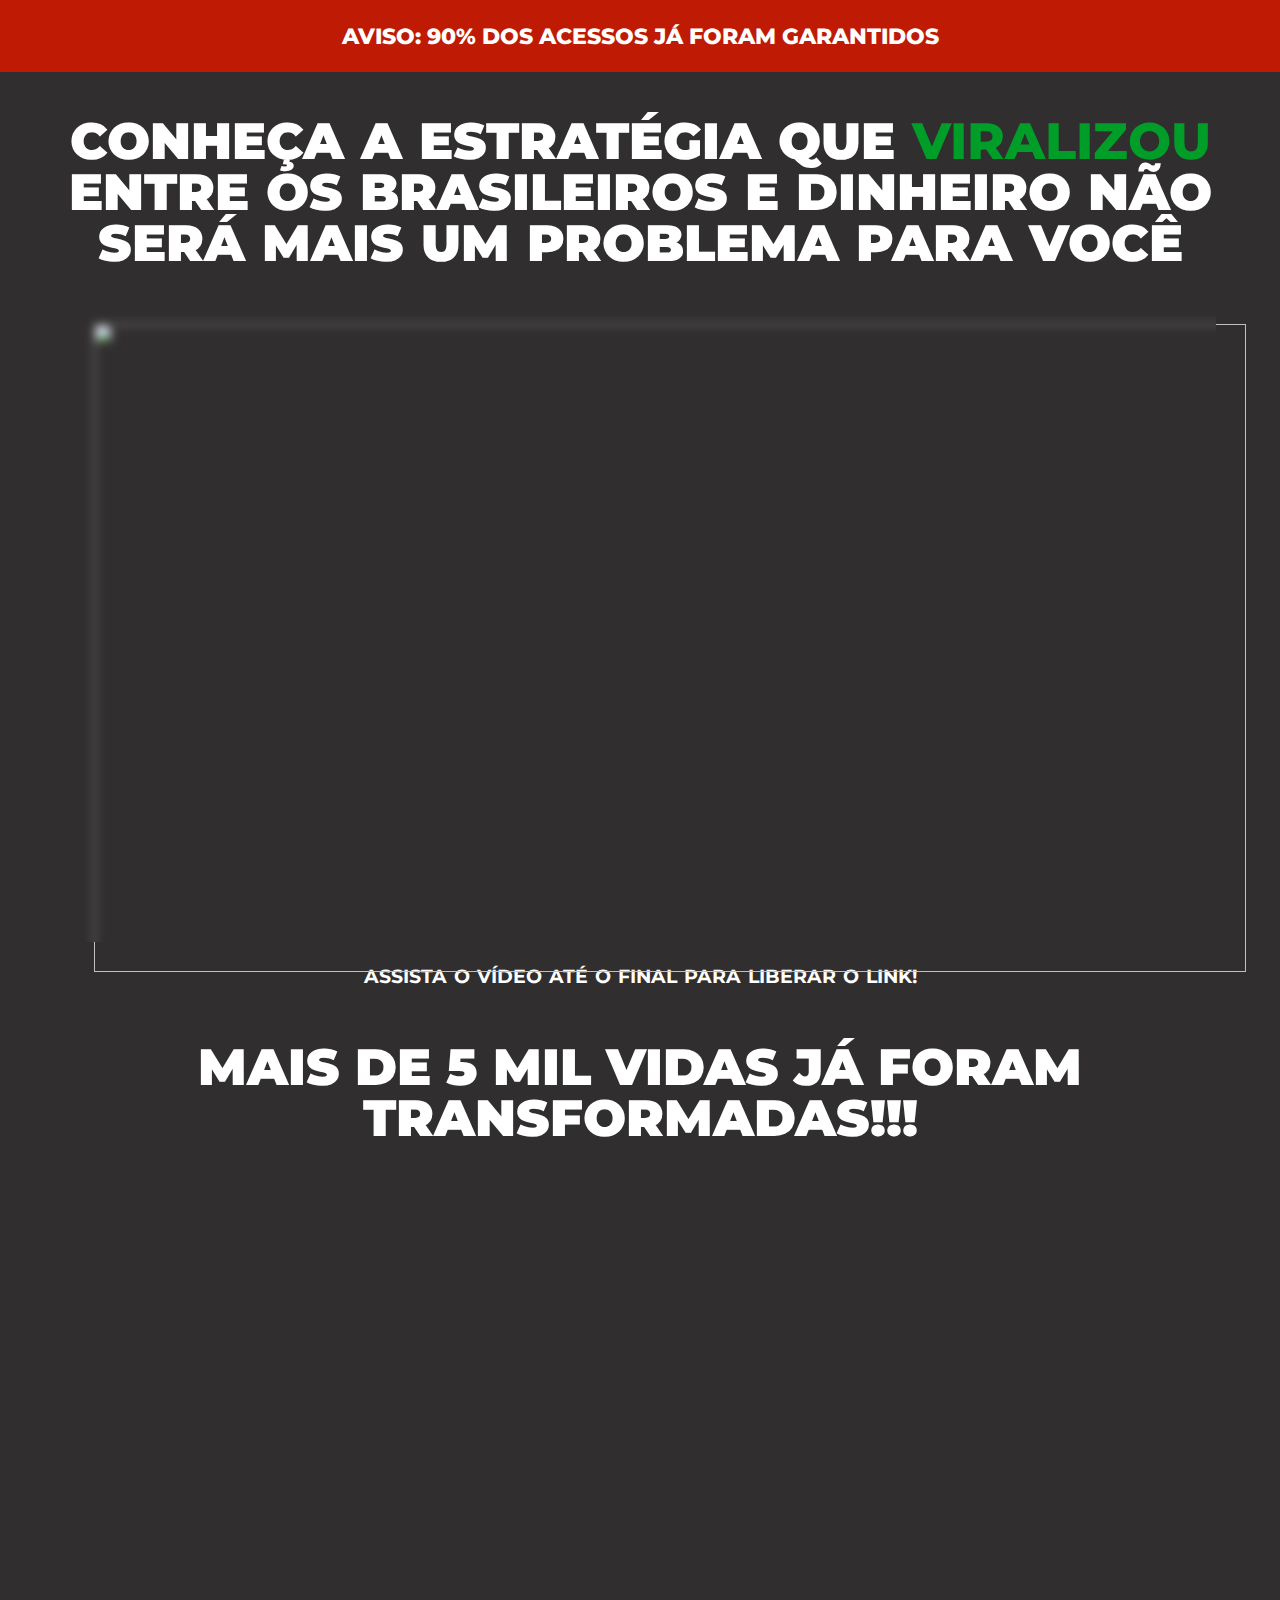
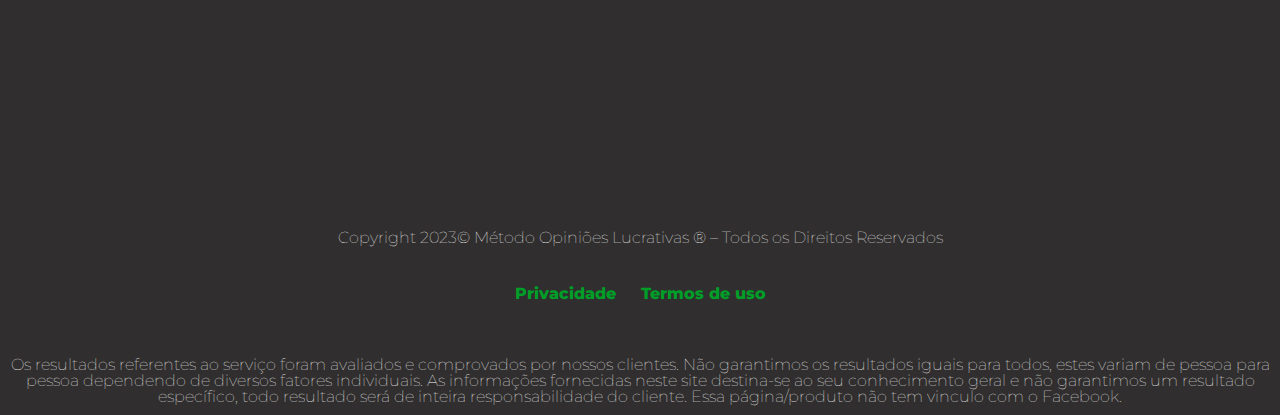
==== index.html @ a8e27392 "first commit" ====
<!DOCTYPE html>
<html lang="en">

<head>
  <link rel="preconnect" href="https://fonts.googleapis.com">
  <link rel="preconnect" href="https://fonts.gstatic.com" crossorigin>
  <link href="https://fonts.googleapis.com/css2?family=Montserrat:wght@100;200;300;400;500;600;700;800&display=swap"
    rel="stylesheet">
  <meta charset="UTF-8">
  <meta http-equiv="X-UA-Compatible" content="IE=edge">
  <meta name="viewport" content="width=device-width, initial-scale=1.0">
  <link rel="stylesheet" href="reset.css" />
  <link rel="stylesheet" href="style.css" />
  <title>Opinião Remunerada</title>
  <link rel="icon" type="image/x-icon" href="./images/favicon.ico">
</head>

<body>
  <section class="header">
    <h1>
      AVISO: 90% DOS ACESSOS JÁ FORAM GARANTIDOS
    </h1>
  </section>

  <div class="body">
    <section class="introduction">
      <h2>
        CONHEÇA A ESTRATÉGIA QUE <span>VIRALIZOU</span> ENTRE OS BRASILEIROS E DINHEIRO NÃO SERÁ MAIS UM PROBLEMA PARA VOCÊ<span></span>
      </h2>
      <div id="vid_63ca762f0fbd55000a23e59f" style="position:relative;width:100%;padding: 56.25% 0 0;"><img
          id="thumb_63ca762f0fbd55000a23e59f"
          src="https://images.converteai.net/1870bacf-099b-4002-b1bf-4ca60419f9b3/players/63ca762f0fbd55000a23e59f/thumbnail.jpg"
          style="position:absolute;top:0;left:0;width:100%;height:100%;object-fit:cover;display:block;">
        <div id="backdrop_63ca762f0fbd55000a23e59f"
          style="position:absolute;top:0;width:100%;height:100%;-webkit-backdrop-filter:blur(5px);backdrop-filter:blur(5px);">
        </div>
      </div>
      <script type="text/javascript"
        id="scr_63ca762f0fbd55000a23e59f">var s = document.createElement("script"); s.src = "https://scripts.converteai.net/1870bacf-099b-4002-b1bf-4ca60419f9b3/players/63ca762f0fbd55000a23e59f/player.js", s.async = !0, document.head.appendChild(s);
      </script>
      <p>ASSISTA O VÍDEO ATÉ O FINAL PARA LIBERAR O LINK!</p>
      <a href="#price" class="hiden" id="botaoInicial">
        <button style="margin-top: 20px;">QUERO GANHAR DINHEIRO AGORA</button>
      </a>
    </section>

    <section class="howItWorks hiden" id="howItWorks">
      <h2>
        <span> COMO FUNCIONA</span>?
      </h2>
      <p>
        O Aplicativo Opinião Remunerada é um aplicativo onde empresas do mundo inteiro se cadastram e pagam pessoas para
        responderem pesquisas sobre seus serviços ou produtos novos a serem lançados, para saber se o publico vai se
        adaptar antes de investir bilhões no desenvolvimento.
      </p>
      <a href="#price">
        <button>QUERO BAIXAR O APP AGORA</button>
      </a>
    </section>

    <section>
      <h2>
        MAIS DE 5 MIL VIDAS JÁ FORAM TRANSFORMADAS!!!
      </h2>
      <div class="testimonialsGrid">
        <div class="opinionVideo">
          <iframe width='500' height='294'
            src="https://www.youtube.com/embed/T30IV5cMRUE?&theme=dark&autohide=2&modestbranding=1&fs=0&showinfo=0&rel=0&iv_load_policy=3"
            frameborder="0"></iframe>
        </div>
        <div class="opinionVideo">
          <iframe width='500' height='294'
            src="https://www.youtube.com/embed/itabEOoppTk?&theme=dark&autohide=2&modestbranding=1&fs=0&showinfo=0&rel=0&iv_load_policy=3"
            frameborder="0"></iframe>
        </div>
        <div class="opinionVideo">
          <iframe width='500' height='294'
            src="https://www.youtube.com/embed/pbPYvkP1t8A?&theme=dark&autohide=0&modestbranding=1&fs=0&showinfo=0&rel=0&iv_load_policy=3"
            frameborder="0"></iframe>
        </div>
        <div class="opinionVideo">
          <iframe width='500' height='294'
            src="https://www.youtube.com/embed/8HDLZWCJWFo?&theme=dark&autohide=0&modestbranding=1&fs=0&showinfo=0&rel=0&iv_load_policy=3"
            frameborder="0"></iframe>
        </div>
      </div>
      <a href="#price" id="testimonialsButton" class="hiden">
        <button>QUERO GANHAR DINHEIRO AGORA </button>
      </a>
    </section>

    <section class="assurance hiden" id="assurance">
      <h2>
        TALVEZ VOCÊ AINDA ESTEJA INSEGURO!
      </h2>
      <img loading="lazy" src="images/garantia.png" alt="" />
      <span>VOCÊ TEM <strong>TRANQUILIDADE</strong> E <strong>SEGURANÇA</strong> PARA TESTAR</span>
      <p>
        Por isso iremos te ferecer 7 DIAS DE GARANTIA.
        Se por qualquer motivo o produto não te agradar, devolveremos O SEU INVESTIMENTO.
        Ficou mais fácil tomar uma decisão agora não é mesmo
      </p>
    </section>

    <section class="price hiden" id="price" id="price">
      <h2>
        ESSA É A CHANCE DE <span>MUDAR A SUA VIDA</span>
      </h2>
      <img src="images/FILE-20221214-16399d560407c2-296x300.png" alt="">
      <h2>
        PROMOÇÃO POR TEMPO LIMITADO DE <span id="value">$147,90</span> POR <span id="sale">$39,90</span>
      </h2>
      <a href="https://pepper.com.br/checkout/index.html?p=14431&o=6465">
        <button>ACESSE O APP AGORA</button>
      </a>
      <p>
        Após a confirmação do pagamento você receberá um e-mal com o link de acesso ao conteúdo
      </p>
    </section>
  </div>

  <section class="footer">
    <p>
      Copyright 2023© Método Opiniões Lucrativas ® – Todos os Direitos Reservados
    </p>
    <div>
      <span>Privacidade</span>
      <span>Termos de uso</span>
    </div>

    <p>
      Os resultados referentes ao serviço foram avaliados e comprovados por nossos clientes. Não garantimos os
      resultados iguais para todos, estes variam de pessoa para pessoa dependendo de diversos fatores individuais. As
      informações fornecidas neste site destina-se ao seu conhecimento geral e não garantimos um resultado específico,
      todo resultado será de inteira responsabilidade do cliente. Essa página/produto não tem vinculo com o Facebook.
    </p>
  </section>

  <script src="./scripts.js"></script>
</body>

</html>
---- style.css ----
html {
  scroll-behavior: smooth;
}

body {
  background-color: #302e2e;
  font-family: Montserrat;
  display: flex;
  flex-direction: column;
  align-items: center;
  color: white;
  text-align: center;
}

.body {
  margin-top: 80px;
  width: 90%;
  max-width: 1200px;
  display: flex;
  flex-direction: column;
  align-items: center;
}

.hiden {
  display: none;
}

h1 {
  font-size: 1.4rem;
  font-weight: 800;
  text-align: center;
}

h2 {
  font-size: 3.2rem;
  font-weight: 900;
  text-align: center;
}

.introduction h2 {
  margin-bottom: 25px;
}

p {
  font-size: 1.2rem;
  font-weight: 700;
  margin-top: 25px;
  margin-bottom: 20px;
}

span {
  color: #009e28;
  font-weight: 800;
}

button {
  padding: 20px 36px;
  background-color: #14D63E;
  border-radius: 8px;
  color: white;
  font-size: 2rem;
  font-weight: 800;
  box-shadow: 0 0 0 0 rgba(#5a99d4, .5);
  -webkit-animation: pulse 1.5s infinite;
}

button:hover {
  background-color: #00a724;
  cursor: pointer;
  -webkit-animation: none;
  animation: none;
}

@-webkit-keyframes pulse {
  0% {
    transform: scale(.9);
  }
  70% {
    transform: scale(1);
    box-shadow: 0 0 0 50px rgba(#5a99d4, 0);
  }
    100% {
    transform: scale(.9);
    box-shadow: 0 0 0 0 rgba(#5a99d4, 0);
  }
}

img {
  padding: 30px;
}

.introductionVideo {
  margin-top: 40px;
  position: relative;
  width: 100%;
  padding-bottom: 56.25%;
  height: 0;
}

.opinionVideo {
  margin-top: 15px;
  position: relative;
  width: 100%;
  padding-bottom: 56.25%;
  height: 0;
}

iframe {
  position: absolute;
  top: 0;
  left: 0;
  width: 100%;
  height: 100%;
}

video {
  width: 95%;
  max-width: 807px;
}

video.introduction {
  margin-top: 40px;
}

section {
  width: 100%;
  display: flex;
  flex-direction: column;
  align-items: center;
  margin-top: 35px;
}

section.header {
  margin-top: 0;
  background-color: #bf1a04;
  padding: 25px 0;
  position: fixed;
  z-index: 999;
}

section.introduction {
  margin-top: 35px;
  display: flex;
  flex-direction: column;
  word-spacing: 2px;
}

section.howItWorks p {
  font-size: 1.8rem;
  margin-bottom: 50px;
  font-weight: 500;
}

section.price button {
  margin-top: 35px;
}

section.price #value{
  color: #BF0404;
  font-size: 4.0rem;
  font-weight: 900;
  text-decoration: line-through;
}

.testimonialsGrid {
  width: 80%;
  display: grid;
  grid-template-columns: 1fr 1fr;
  grid-gap: 30px;
  margin-bottom: 30px;
  margin-top: 35px;
}

section.price #sale {
  color: #00a724;
  font-size: 4.0rem;
}

section.assurance span {
  background-color: #565151;
  padding: 8px 14px;
  color: white;
  border-radius: 4px;
}

section.assurance strong {
  color: #00D1FF;
}

section.assurance img {
  width: 30%;
}

section.query span {
  color: white;
  font-size: 1.6rem;
  text-align: left;
}

section.footer {
  display: flex;
  flex-direction: column;
  text-align: center;
  gap: 30px;
}

section.footer div {
  display: flex;
  gap: 25px;
}

section.footer p {
    font-size: 1rem;
    font-weight: 100;
    margin-bottom: 10px;
}

@media (max-width: 768px) {
  .body {
    display: flex;
    flex-direction: column;
    gap: 30px;
  }
  h2 {
    font-size: 1.6rem;
  }

  h1 {
    font-size: 1rem;
  }

  button {
    font-size: 1.4rem;
    padding: 15px 20px;
  }

  img {
    width: 70%;
  }

  .testimonialsGrid {
    width: 90%;
    display: flex;
    flex-direction: column;
    align-items: center;
  }

  video.introduction {
    margin-top: 20px;
  }

  section.howItWorks p {
    font-size: 1.6rem;
  }

  section.assurance img {
    width: 80%;
  }
}
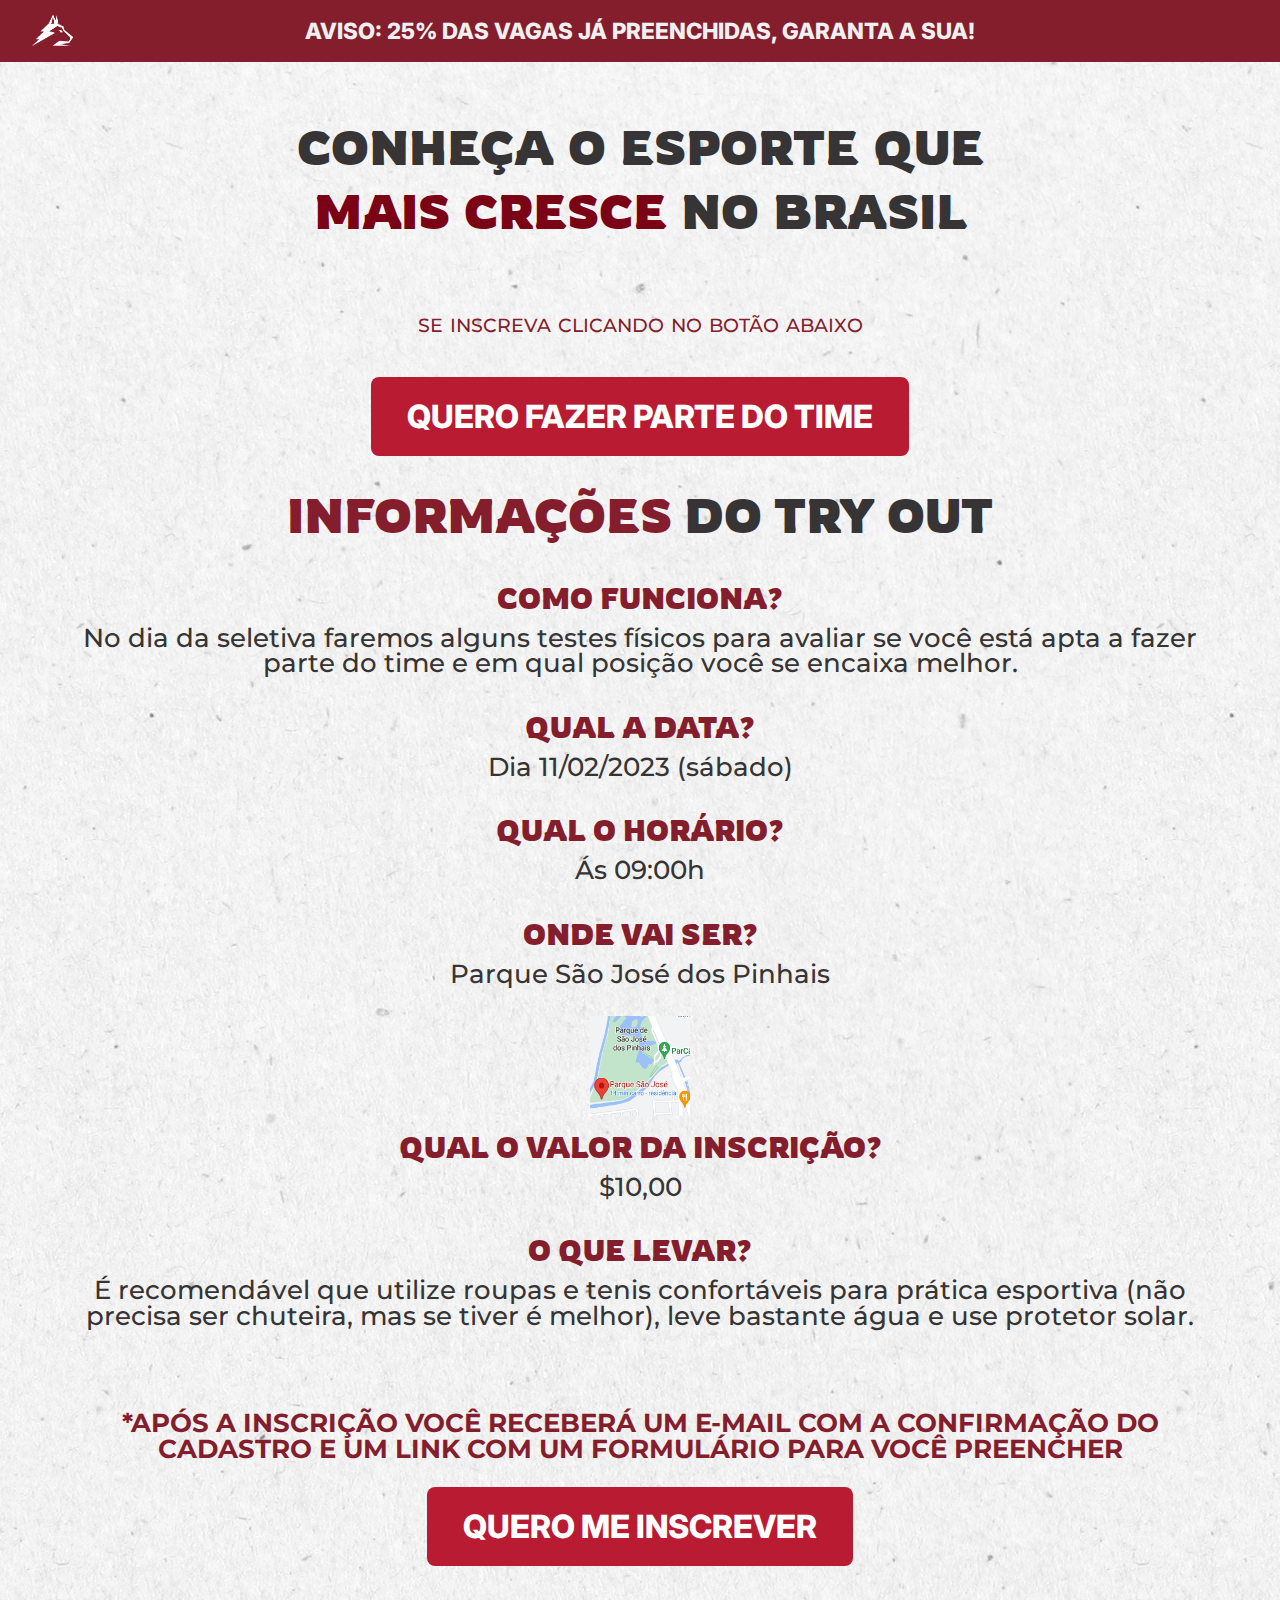
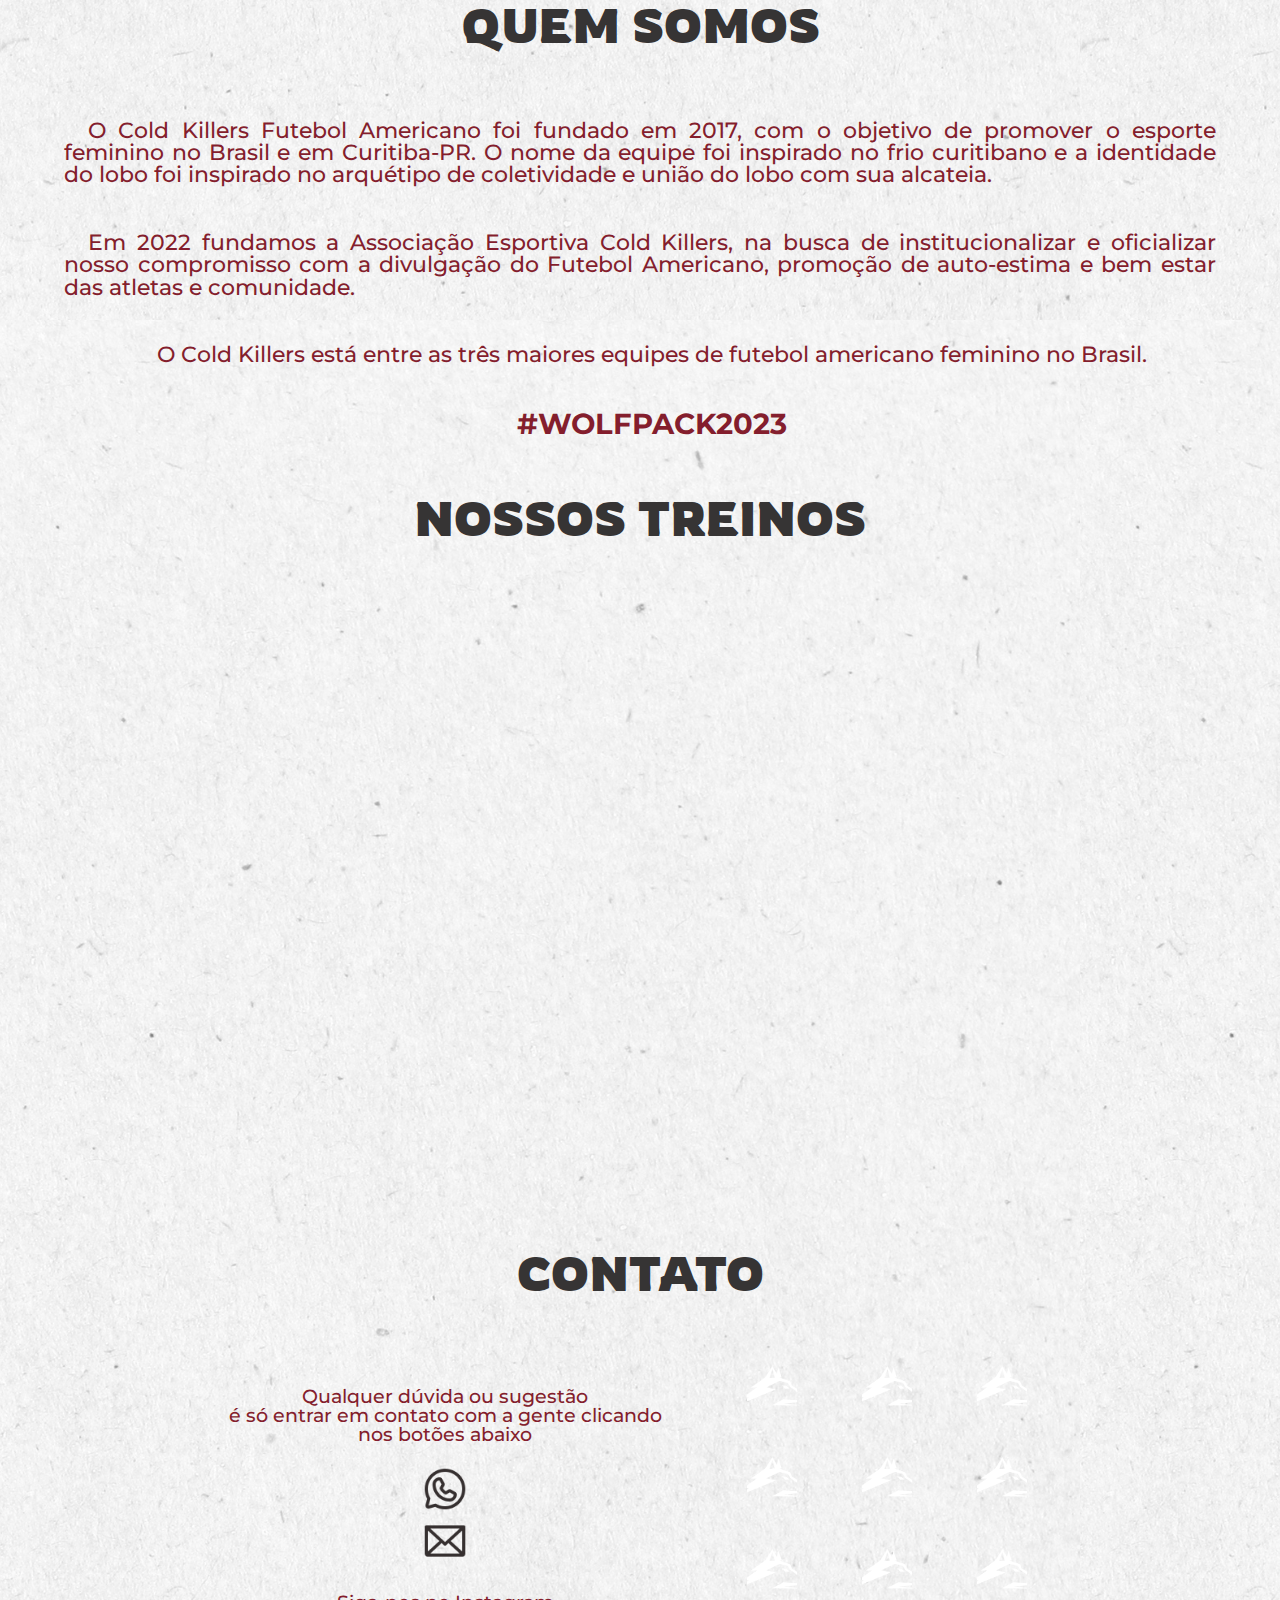
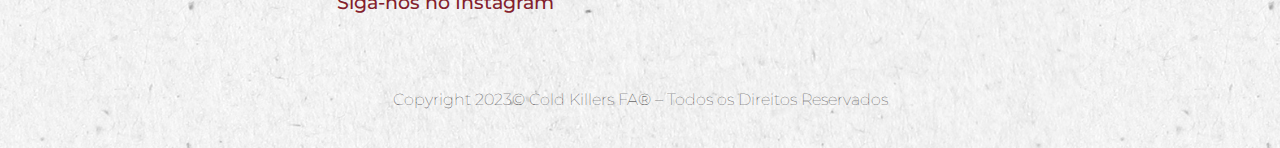
==== commit 39ba9bf7: "feat: created LP CK" ====
--- a/index.html
+++ b/index.html
@@ -4,63 +4,87 @@
 <head>
   <link rel="preconnect" href="https://fonts.googleapis.com">
   <link rel="preconnect" href="https://fonts.gstatic.com" crossorigin>
-  <link href="https://fonts.googleapis.com/css2?family=Montserrat:wght@100;200;300;400;500;600;700;800&display=swap"
-    rel="stylesheet">
+  <link href="https://fonts.googleapis.com/css2?family=Alumni+Sans+Inline+One&family=Dela+Gothic+One&family=Germania+One&family=Inter:wght@400;600;700&family=Monoton&family=Montserrat:wght@400;700&family=Rowdies:wght@400;700&display=swap" rel="stylesheet">
+
   <meta charset="UTF-8">
   <meta http-equiv="X-UA-Compatible" content="IE=edge">
   <meta name="viewport" content="width=device-width, initial-scale=1.0">
   <link rel="stylesheet" href="reset.css" />
   <link rel="stylesheet" href="style.css" />
-  <title>Opinião Remunerada</title>
-  <link rel="icon" type="image/x-icon" href="./images/favicon.ico">
+  <title>Cold Killers</title>
+  <link rel="icon" type="image/x-icon" href="/images/CK_Identidade.png">
 </head>
 
 <body>
   <section class="header">
+    <img src="/images/CK_Identidade.png" alt="">
     <h1>
-      AVISO: 90% DOS ACESSOS JÁ FORAM GARANTIDOS
+      AVISO: 25% DAS VAGAS JÁ PREENCHIDAS, GARANTA A SUA!
     </h1>
   </section>
 
   <div class="body">
     <section class="introduction">
+      <img src="/images/logoCOLDKILLERS.png" alt class="logoMobile">
       <h2>
-        CONHEÇA A ESTRATÉGIA QUE <span>VIRALIZOU</span> ENTRE OS BRASILEIROS E DINHEIRO NÃO SERÁ MAIS UM PROBLEMA PARA VOCÊ<span></span>
+       CONHEÇA O ESPORTE QUE <br class="mobileHiden"/> 
+       <span class="maisCresce">MAIS CRESCE</span>  NO BRASIL
       </h2>
-      <div id="vid_63ca762f0fbd55000a23e59f" style="position:relative;width:100%;padding: 56.25% 0 0;"><img
-          id="thumb_63ca762f0fbd55000a23e59f"
-          src="https://images.converteai.net/1870bacf-099b-4002-b1bf-4ca60419f9b3/players/63ca762f0fbd55000a23e59f/thumbnail.jpg"
-          style="position:absolute;top:0;left:0;width:100%;height:100%;object-fit:cover;display:block;">
-        <div id="backdrop_63ca762f0fbd55000a23e59f"
-          style="position:absolute;top:0;width:100%;height:100%;-webkit-backdrop-filter:blur(5px);backdrop-filter:blur(5px);">
-        </div>
-      </div>
-      <script type="text/javascript"
-        id="scr_63ca762f0fbd55000a23e59f">var s = document.createElement("script"); s.src = "https://scripts.converteai.net/1870bacf-099b-4002-b1bf-4ca60419f9b3/players/63ca762f0fbd55000a23e59f/player.js", s.async = !0, document.head.appendChild(s);
-      </script>
-      <p>ASSISTA O VÍDEO ATÉ O FINAL PARA LIBERAR O LINK!</p>
-      <a href="#price" class="hiden" id="botaoInicial">
-        <button style="margin-top: 20px;">QUERO GANHAR DINHEIRO AGORA</button>
+      <p>SE INSCREVA CLICANDO NO BOTÃO ABAIXO</p>
+      <a href="#price" id="botaoInicial">
+        <button>QUERO FAZER PARTE DO TIME</button>
       </a>
     </section>
 
-    <section class="howItWorks hiden" id="howItWorks">
+    <section class="howItWorks" id="howItWorks">
       <h2>
-        <span> COMO FUNCIONA</span>?
+        <span>INFORMAÇÕES</span> DO TRY OUT
       </h2>
-      <p>
-        O Aplicativo Opinião Remunerada é um aplicativo onde empresas do mundo inteiro se cadastram e pagam pessoas para
-        responderem pesquisas sobre seus serviços ou produtos novos a serem lançados, para saber se o publico vai se
-        adaptar antes de investir bilhões no desenvolvimento.
+      <ul>
+        <li><span>COMO FUNCIONA?</span> <p>No dia da seletiva faremos alguns testes físicos para avaliar se você está apta a fazer parte do time e em qual posição você se encaixa melhor.</p></li>
+        <li><span>QUAL A DATA?</span> <p>Dia 11/02/2023 (sábado)</p></li>
+        <li><span>QUAL O HORÁRIO?</span> <p>Ás 09:00h</p></li>
+        <li><span>ONDE VAI SER?</span> <p>Parque São José dos Pinhais</p> 
+        <a href="https://www.google.com/maps/place/Parque+S%C3%A3o+Jos%C3%A9/@-25.5117113,-49.2114316,15z/data=!4m13!1m7!3m6!1s0x0:0x3c54ba2b46ec1569!2sParque+de+S%C3%A3o+Jos%C3%A9+dos+Pinhais+-+Av.+Com.+Franco+-+Cidade+Jardim,+S%C3%A3o+Jos%C3%A9+dos+Pinhais+-+PR,+80050-540!3b1!8m2!3d-25.5117888!4d-49.2049836!3m4!1s0x94dcfb31c7762299:0xa23dd2b07de86fda!8m2!3d-25.5157806!4d-49.2073506">
+          <img src="/images/parque.png" alt="" class="local">
+        </a>
+        </li>
+        <li><span>QUAL O VALOR DA INSCRIÇÃO?</span><p>$10,00</p></li>
+        <li><span>O QUE LEVAR?</span><p>É recomendável que utilize roupas e tenis confortáveis para prática esportiva (não precisa ser chuteira, mas se tiver é melhor), leve bastante água e use protetor solar.</p></li>
+      </ul>
+      <p id="obs">
+        *Após a inscrição você receberá um e-mail com a confirmação do cadastro e um link com um formulário para você preencher
       </p>
-      <a href="#price">
-        <button>QUERO BAIXAR O APP AGORA</button>
+      <a href="#price">  
+        <button>QUERO ME INSCREVER</button>
       </a>
+      
+    </section>
+
+    <section class="quemSomos"> 
+      <h2>QUEM SOMOS</h2>
+      <p> 
+        O Cold Killers Futebol Americano foi fundado em 2017, com o objetivo
+        de promover o esporte feminino no Brasil e em Curitiba-PR. O nome da equipe foi inspirado
+        no frio curitibano e a identidade do lobo foi inspirado no arquétipo de coletividade
+        e união do lobo com sua alcateia.
+      </p>
+        
+       <p>
+          Em 2022 fundamos a Associação Esportiva Cold Killers, na busca de institucionalizar e oficializar nosso
+          compromisso com a divulgação do Futebol Americano, promoção de auto-estima e bem estar das atletas e comunidade.
+      </p>
+        
+        <p>
+          O Cold Killers está entre as três maiores equipes de futebol americano feminino no Brasil.
+        </p>
+        
+        <p id="hashtag">#WOLFPACK2023</p>
     </section>
 
     <section>
       <h2>
-        MAIS DE 5 MIL VIDAS JÁ FORAM TRANSFORMADAS!!!
+        NOSSOS TREINOS
       </h2>
       <div class="testimonialsGrid">
         <div class="opinionVideo">
@@ -84,59 +108,65 @@
             frameborder="0"></iframe>
         </div>
       </div>
-      <a href="#price" id="testimonialsButton" class="hiden">
-        <button>QUERO GANHAR DINHEIRO AGORA </button>
-      </a>
     </section>
 
-    <section class="assurance hiden" id="assurance">
+
+    <section class="contact" id="contact">
       <h2>
-        TALVEZ VOCÊ AINDA ESTEJA INSEGURO!
+        CONTATO
       </h2>
-      <img loading="lazy" src="images/garantia.png" alt="" />
-      <span>VOCÊ TEM <strong>TRANQUILIDADE</strong> E <strong>SEGURANÇA</strong> PARA TESTAR</span>
-      <p>
-        Por isso iremos te ferecer 7 DIAS DE GARANTIA.
-        Se por qualquer motivo o produto não te agradar, devolveremos O SEU INVESTIMENTO.
-        Ficou mais fácil tomar uma decisão agora não é mesmo
-      </p>
-    </section>
-
-    <section class="price hiden" id="price" id="price">
-      <h2>
-        ESSA É A CHANCE DE <span>MUDAR A SUA VIDA</span>
-      </h2>
-      <img src="images/FILE-20221214-16399d560407c2-296x300.png" alt="">
-      <h2>
-        PROMOÇÃO POR TEMPO LIMITADO DE <span id="value">$147,90</span> POR <span id="sale">$39,90</span>
-      </h2>
-      <a href="https://pepper.com.br/checkout/index.html?p=14431&o=6465">
-        <button>ACESSE O APP AGORA</button>
-      </a>
-      <p>
-        Após a confirmação do pagamento você receberá um e-mal com o link de acesso ao conteúdo
-      </p>
+      <div class="contactContainer">
+        <div class="whatsapp">
+          <p>Qualquer dúvida ou sugestão <br/>
+            é só entrar em contato com a gente clicando <br/>nos botões abaixo</p>
+          <a href=""><img src="/images/whatsapp.png" alt=""></a>
+          <a href=""><img src="/images/envelope.png" alt=""></a>
+          <p>Siga-nos no Instagram</p>
+        </div>
+        <div class="gallery">
+          <figure class="galleryitem galleryItem1">
+            <img src="/images/CK_Identidade.png" class="gallery__img" alt="Image 1">
+          </figure>
+          <figure class="galleryitem galleryItem2">
+            <img src="/images/CK_Identidade.png" class="gallery__img" alt="Image 1">
+          </figure>
+          <figure class="galleryitem galleryItem1">
+            <img src="/images/CK_Identidade.png" class="gallery__img" alt="Image 1">
+          </figure>
+          <figure class="galleryitem galleryItem1">
+            <img src="/images/CK_Identidade.png" class="gallery__img" alt="Image 1">
+          </figure>
+          <figure class="galleryitem galleryItem1">
+            <img src="/images/CK_Identidade.png" class="gallery__img" alt="Image 1">
+          </figure>
+          <figure class="galleryitem galleryItem1">
+            <img src="/images/CK_Identidade.png" class="gallery__img" alt="Image 1">
+          </figure>
+          <figure class="galleryitem galleryItem1">
+            <img src="/images/CK_Identidade.png" class="gallery__img" alt="Image 1">
+          </figure>
+          <figure class="galleryitem galleryItem1">
+            <img src="/images/CK_Identidade.png" class="gallery__img" alt="Image 1">
+          </figure>
+          <figure class="galleryitem galleryItem1">
+            <img src="/images/CK_Identidade.png" class="gallery__img" alt="Image 1">
+          </figure> 
+          
+        </div>
+      </div>
+      
     </section>
   </div>
 
   <section class="footer">
     <p>
-      Copyright 2023© Método Opiniões Lucrativas ® – Todos os Direitos Reservados
+      Copyright 2023© Cold Killers FA® – Todos os Direitos Reservados
     </p>
     <div>
-      <span>Privacidade</span>
-      <span>Termos de uso</span>
     </div>
-
-    <p>
-      Os resultados referentes ao serviço foram avaliados e comprovados por nossos clientes. Não garantimos os
-      resultados iguais para todos, estes variam de pessoa para pessoa dependendo de diversos fatores individuais. As
-      informações fornecidas neste site destina-se ao seu conhecimento geral e não garantimos um resultado específico,
-      todo resultado será de inteira responsabilidade do cliente. Essa página/produto não tem vinculo com o Facebook.
-    </p>
   </section>
 
-  <script src="./scripts.js"></script>
+  
 </body>
 
 </html>--- a/style.css
+++ b/style.css
@@ -3,13 +3,19 @@
 }
 
 body {
-  background-color: #302e2e;
-  font-family: Montserrat;
-  display: flex;
-  flex-direction: column;
-  align-items: center;
-  color: white;
+  background-image: url(/images/background.png);
+  font-family: inter;
+  display: flex;
+  flex-direction: column;
+  align-items: center;
+  color: #841e2d;
   text-align: center;
+  width: 100%;
+}
+
+@font-face {
+  font-family: IFC Hardball;
+  src: url(/fonte/i_f_c_hardball/I.F.C.\ HARDBALL.ttf);
 }
 
 .body {
@@ -26,15 +32,20 @@
 }
 
 h1 {
+  color: #f0f0f0;
   font-size: 1.4rem;
   font-weight: 800;
   text-align: center;
+  align-items: center;
 }
 
 h2 {
-  font-size: 3.2rem;
-  font-weight: 900;
+  font-size: 3rem;
+  font-weight: 800;
   text-align: center;
+  color: #363434;
+  font-family: 'Rowdies';
+  margin-bottom: 45px;
 }
 
 .introduction h2 {
@@ -42,30 +53,38 @@
 }
 
 p {
+  font-family: Montserrat;
   font-size: 1.2rem;
-  font-weight: 700;
+  font-weight: 500;
   margin-top: 25px;
   margin-bottom: 20px;
 }
 
 span {
-  color: #009e28;
+  font-family: 'Rowdies';
+  color: #841e2d;
   font-weight: 800;
+}
+
+.maisCresce {
+  color: #7a0315;
 }
 
 button {
   padding: 20px 36px;
-  background-color: #14D63E;
+  background-color: #b91b33;
   border-radius: 8px;
   color: white;
   font-size: 2rem;
+  font-family: 'Inter';
   font-weight: 800;
-  box-shadow: 0 0 0 0 rgba(#5a99d4, .5);
+  border: none;
+  box-shadow: 0 0 0 0 rgba(#d45a5a, .5);
   -webkit-animation: pulse 1.5s infinite;
 }
 
 button:hover {
-  background-color: #00a724;
+  background-color: #8a1728;
   cursor: pointer;
   -webkit-animation: none;
   animation: none;
@@ -86,7 +105,7 @@
 }
 
 img {
-  padding: 30px;
+  padding: 0px;
 }
 
 .introductionVideo {
@@ -131,35 +150,122 @@
 }
 
 section.header {
+  display: flex;
+  justify-content: center;
+  flex-direction: row;
   margin-top: 0;
-  background-color: #bf1a04;
-  padding: 25px 0;
+  background-color: #841e2d;
+  padding: 20px 0;
   position: fixed;
   z-index: 999;
 }
 
+section.header img{
+  position: absolute;
+  left: 30px;
+  height: 40px;
+  width: 45px;
+  color: #f0f0f0;
+}
+
+img.logoMobile {
+ display: none;
+} 
+
 section.introduction {
   margin-top: 35px;
   display: flex;
   flex-direction: column;
   word-spacing: 2px;
-}
-
-section.howItWorks p {
+  line-height: 4rem;
+}
+
+section.howItWorks ul {
+  display: flex;
+  flex-direction: column;
+  align-items: center;
+  gap: 12px;
   font-size: 1.8rem;
   margin-bottom: 50px;
   font-weight: 500;
 }
 
-section.price button {
+section.howItWorks li {
+  display: flex;
+  flex-direction: column;
+  gap: 5px;
+}
+
+img.local {
+  width: 100px;
+  height: 100px;
+}
+
+section.howItWorks span {
+  font-weight: 700;
+}
+
+section.howItWorks p {
+  display: flex;
+  flex-direction: column;
+  font-size: 1.6rem;
+  margin-top: 7px;
+  margin-bottom: 25px;
+  color: #363434;
+}
+
+#obs {
+  font-weight: 700;
+  color: #841e2d;
+  text-transform: uppercase;
+}
+
+section.quemSomos p{
+  font-size: 1.4rem;
+  text-align: justify;
+  text-indent:1.5rem ;
+}
+
+#hashtag {
+  font-weight: 700;
+  font-size: 1.8rem;
+}
+
+section.contact button {
   margin-top: 35px;
 }
 
-section.price #value{
-  color: #BF0404;
-  font-size: 4.0rem;
-  font-weight: 900;
-  text-decoration: line-through;
+section.contact h2{
+  color: #363434;
+}
+
+section.contact img {
+  width: 50px;
+  height: 50px;
+}
+
+.contactContainer {
+  display: flex;
+  gap: 60px;
+  margin-top: 20px;
+}
+
+.gallery {
+  display: grid;
+  grid-template-columns: repeat(3, 100px);
+  grid-template-rows: repeat(3, 6vw);
+  grid-gap: 15px;
+}
+
+.gallery__img {
+  width: 100%;
+  height: 100%;
+  object-fit: cover;
+}
+
+div.whatsapp {
+  display: flex;
+  flex-direction: column;
 }
 
 .testimonialsGrid {
@@ -171,26 +277,6 @@
   margin-top: 35px;
 }
 
-section.price #sale {
-  color: #00a724;
-  font-size: 4.0rem;
-}
-
-section.assurance span {
-  background-color: #565151;
-  padding: 8px 14px;
-  color: white;
-  border-radius: 4px;
-}
-
-section.assurance strong {
-  color: #00D1FF;
-}
-
-section.assurance img {
-  width: 30%;
-}
-
 section.query span {
   color: white;
   font-size: 1.6rem;
@@ -213,6 +299,7 @@
     font-size: 1rem;
     font-weight: 100;
     margin-bottom: 10px;
+    color: #2c2a2a;
 }
 
 @media (max-width: 768px) {
@@ -221,11 +308,17 @@
     flex-direction: column;
     gap: 30px;
   }
+
   h2 {
-    font-size: 1.6rem;
+    font-size: 1.8rem;
+    margin-bottom: 20px;
   }
 
   h1 {
+    font-size: 1rem;
+  }
+
+  p {
     font-size: 1rem;
   }
 
@@ -237,6 +330,21 @@
   img {
     width: 70%;
   }
+
+  .mobileHiden {
+    display: none;
+  }
+
+  section.header img{
+    display: none;
+  }
+
+  img.logoMobile {
+    display: flex;
+    width: 150px;
+    height: 100px;
+    margin-bottom: 30px;
+  } 
 
   .testimonialsGrid {
     width: 90%;
@@ -250,10 +358,26 @@
   }
 
   section.howItWorks p {
-    font-size: 1.6rem;
-  }
-
-  section.assurance img {
-    width: 80%;
+    font-size: 1.2rem;
+  }
+
+  #obs {
+      font-size: 1.2rem;
+    }
+
+  section.introduction {
+    margin-top: 15px;
+    line-height: 1.8rem;
+  }
+
+  .contact {
+    margin-bottom: 60px;
+  }
+
+  .contactContainer {
+    display: flex;
+    flex-direction: column;
+    gap: 40px;
+    margin-top: 10px;
   }
 }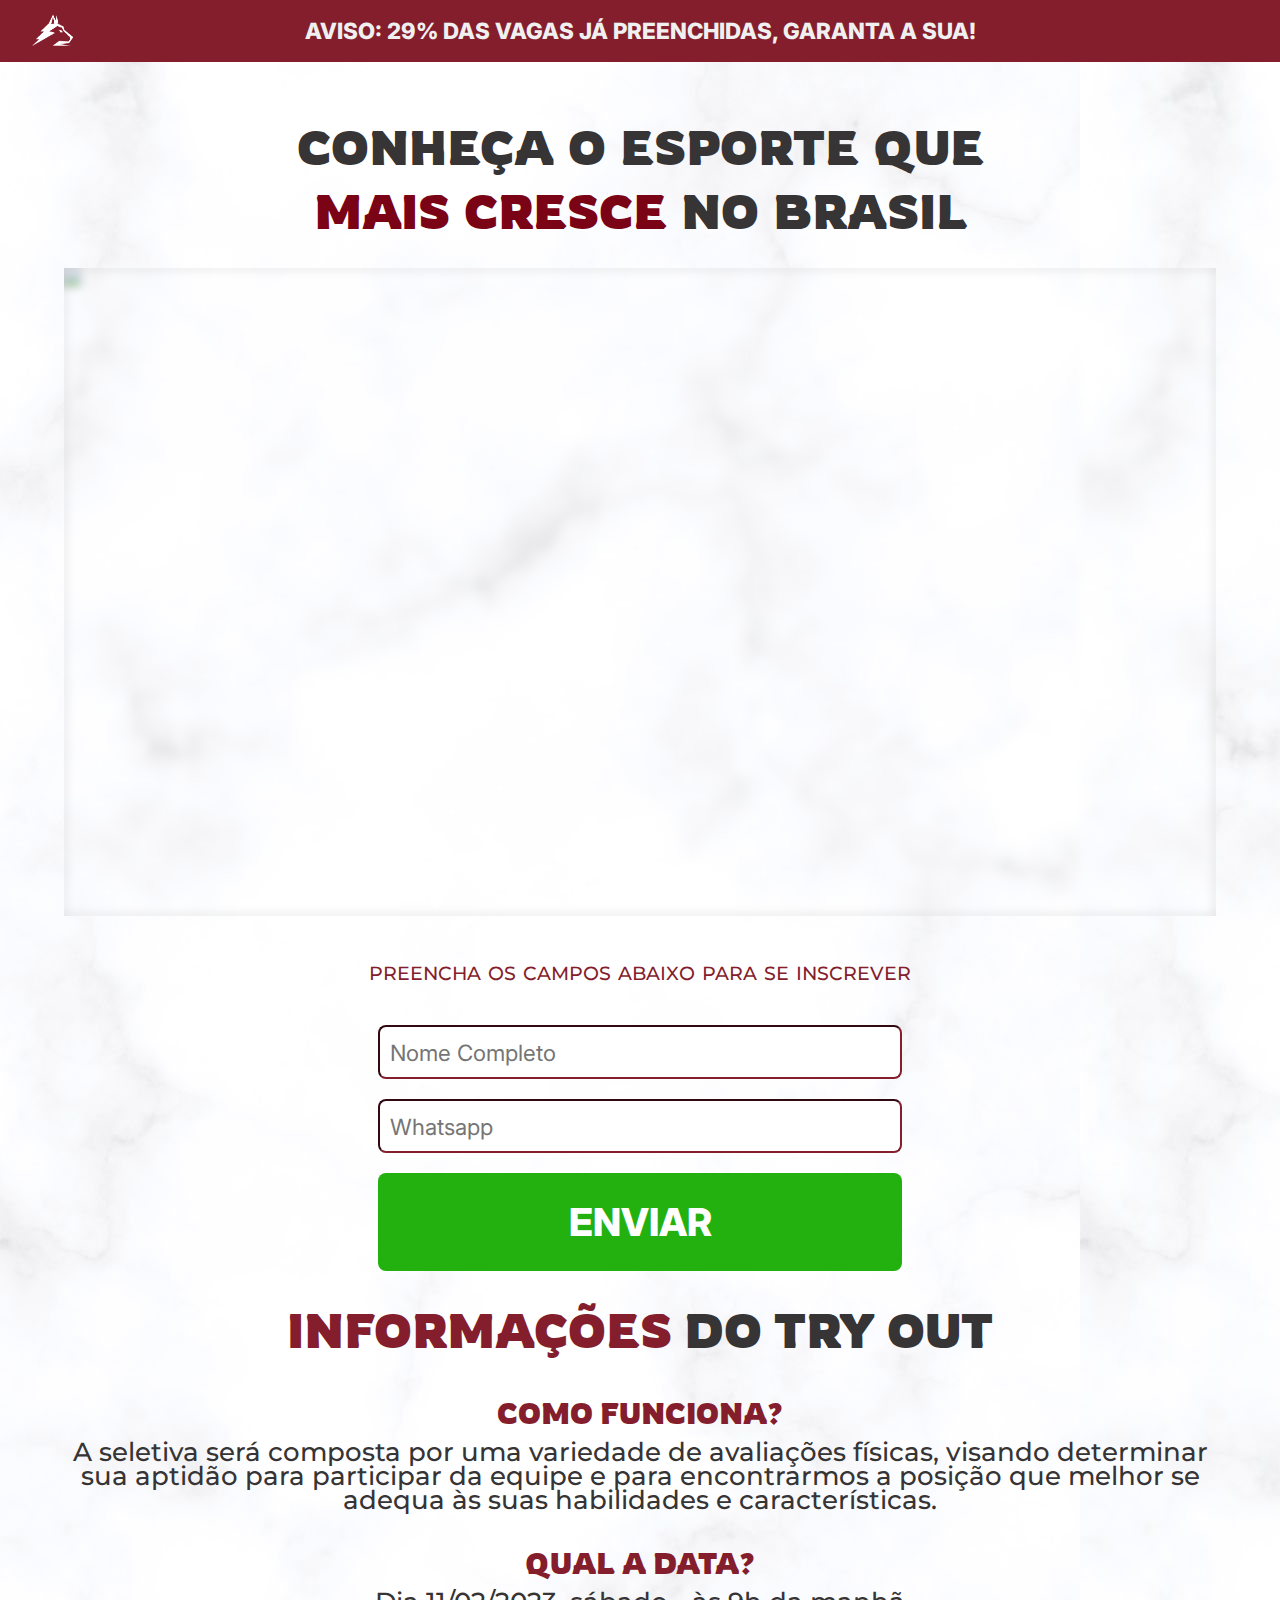
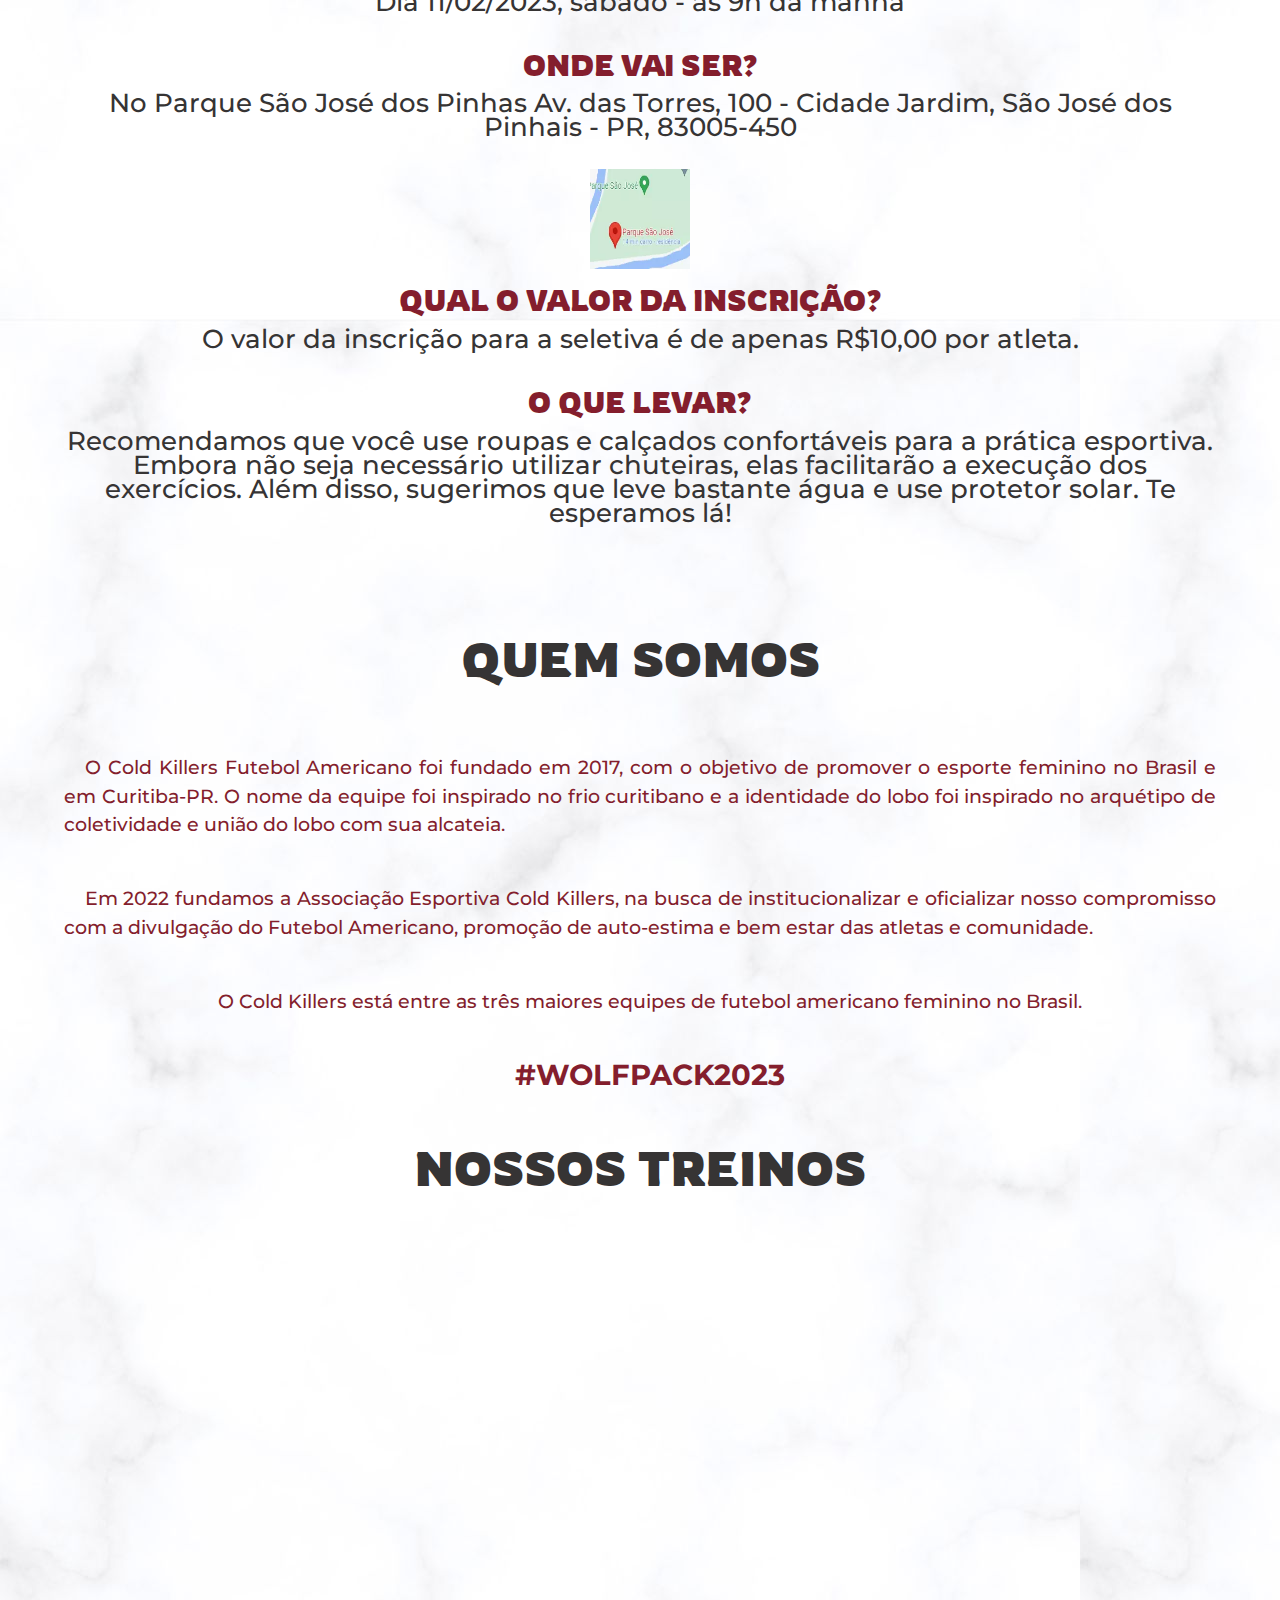
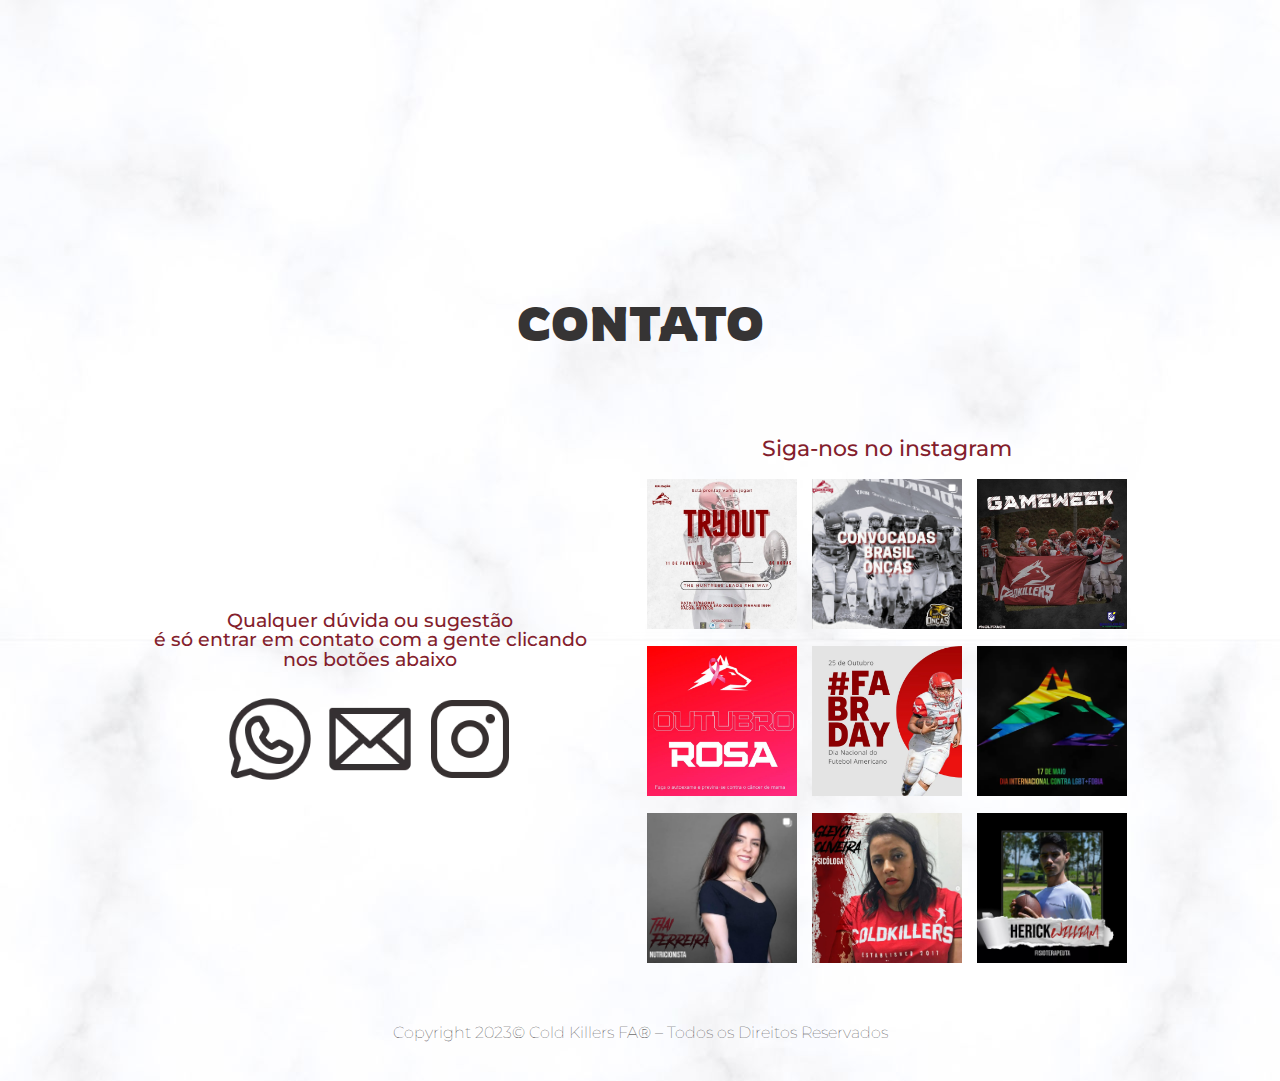
==== commit 06034e66: "feat: finished" ====
--- a/index.html
+++ b/index.html
@@ -11,53 +11,66 @@
   <meta name="viewport" content="width=device-width, initial-scale=1.0">
   <link rel="stylesheet" href="reset.css" />
   <link rel="stylesheet" href="style.css" />
-  <title>Cold Killers</title>
-  <link rel="icon" type="image/x-icon" href="/images/CK_Identidade.png">
+  <title>Cold Killers FA</title>
+  <link rel="icon" type="image/x-icon" href="./images/CK_Identidade.webp">
 </head>
 
 <body>
   <section class="header">
-    <img src="/images/CK_Identidade.png" alt="">
+    <img src="./images/CK_Identidade.webp" alt="">
     <h1>
-      AVISO: 25% DAS VAGAS JÁ PREENCHIDAS, GARANTA A SUA!
+      AVISO: 29% DAS VAGAS JÁ PREENCHIDAS, GARANTA A SUA!
     </h1>
   </section>
 
   <div class="body">
     <section class="introduction">
-      <img src="/images/logoCOLDKILLERS.png" alt class="logoMobile">
+      
+      <img src="./images/ckvermelho.webp" alt class="logoMobile">
       <h2>
        CONHEÇA O ESPORTE QUE <br class="mobileHiden"/> 
        <span class="maisCresce">MAIS CRESCE</span>  NO BRASIL
       </h2>
-      <p>SE INSCREVA CLICANDO NO BOTÃO ABAIXO</p>
-      <a href="#price" id="botaoInicial">
-        <button>QUERO FAZER PARTE DO TIME</button>
-      </a>
+      <div id="vid_63e193393a0b38000a4740c8" style="position:relative;width:100%;padding: 56.25% 0 0;">
+        <img id="thumb_63e193393a0b38000a4740c8" src="https://images.converteai.net/1870bacf-099b-4002-b1bf-4ca60419f9b3/players/63e193393a0b38000a4740c8/thumbnail.jpg" style="position:absolute;top:0;left:0;width:100%;height:100%;object-fit:cover;display:block;">
+        <div id="backdrop_63e193393a0b38000a4740c8" style="position:absolute;top:0;width:100%;height:100%;-webkit-backdrop-filter:blur(5px);backdrop-filter:blur(5px);"></div>
+      </div>
+      <script type="text/javascript" id="scr_63e193393a0b38000a4740c8">var s=document.createElement("script");s.src="https://scripts.converteai.net/1870bacf-099b-4002-b1bf-4ca60419f9b3/players/63e193393a0b38000a4740c8/player.js",s.async=!0,document.head.appendChild(s);
+      </script>
+      <p>PREENCHA OS CAMPOS ABAIXO PARA SE INSCREVER</p>
+    <form
+      id="informationForm" 
+    >
+      <input name="Nome" id="name" type="text" placeholder="Nome Completo" required>
+      <input name="Whatsapp" id="number" type="number" placeholder="Whatsapp" required>
+      <button type="submit">ENVIAR</button>
+    </form>
+      
     </section>
 
     <section class="howItWorks" id="howItWorks">
       <h2>
-        <span>INFORMAÇÕES</span> DO TRY OUT
+        <span class="information">INFORMAÇÕES</span> DO TRY OUT
       </h2>
       <ul>
-        <li><span>COMO FUNCIONA?</span> <p>No dia da seletiva faremos alguns testes físicos para avaliar se você está apta a fazer parte do time e em qual posição você se encaixa melhor.</p></li>
-        <li><span>QUAL A DATA?</span> <p>Dia 11/02/2023 (sábado)</p></li>
-        <li><span>QUAL O HORÁRIO?</span> <p>Ás 09:00h</p></li>
-        <li><span>ONDE VAI SER?</span> <p>Parque São José dos Pinhais</p> 
+        <li><span class="questions">COMO FUNCIONA?</span> 
+          <p>A seletiva será composta por uma variedade de avaliações físicas, visando determinar sua aptidão para participar da equipe e para encontrarmos a posição que melhor se adequa às suas habilidades e características.</p>
+        </li>
+        <li><span class="questions">QUAL A DATA?</span> 
+          <p>Dia 11/02/2023, sábado - às 9h da manhã</p>
+        </li>
+        <li><span class="questions">ONDE VAI SER?</span>
+           <p>No Parque São José dos Pinhas
+            Av. das Torres, 100 - Cidade Jardim, São José dos Pinhais - PR, 83005-450</p> 
         <a href="https://www.google.com/maps/place/Parque+S%C3%A3o+Jos%C3%A9/@-25.5117113,-49.2114316,15z/data=!4m13!1m7!3m6!1s0x0:0x3c54ba2b46ec1569!2sParque+de+S%C3%A3o+Jos%C3%A9+dos+Pinhais+-+Av.+Com.+Franco+-+Cidade+Jardim,+S%C3%A3o+Jos%C3%A9+dos+Pinhais+-+PR,+80050-540!3b1!8m2!3d-25.5117888!4d-49.2049836!3m4!1s0x94dcfb31c7762299:0xa23dd2b07de86fda!8m2!3d-25.5157806!4d-49.2073506">
-          <img src="/images/parque.png" alt="" class="local">
+          <img src="./images/parque.webp" alt="" class="local">
         </a>
         </li>
-        <li><span>QUAL O VALOR DA INSCRIÇÃO?</span><p>$10,00</p></li>
-        <li><span>O QUE LEVAR?</span><p>É recomendável que utilize roupas e tenis confortáveis para prática esportiva (não precisa ser chuteira, mas se tiver é melhor), leve bastante água e use protetor solar.</p></li>
+        <li><span class="questions">QUAL O VALOR DA INSCRIÇÃO?</span><p>O valor da inscrição para a seletiva é de apenas R$10,00 por atleta.</p></li>
+        <li><span class="questions">O QUE LEVAR?</span>
+          <p>Recomendamos que você use roupas e calçados confortáveis para a prática esportiva. Embora não seja necessário utilizar chuteiras, elas facilitarão a execução dos exercícios. Além disso, sugerimos que leve bastante água e use protetor solar. Te esperamos lá!</p>
+        </li>
       </ul>
-      <p id="obs">
-        *Após a inscrição você receberá um e-mail com a confirmação do cadastro e um link com um formulário para você preencher
-      </p>
-      <a href="#price">  
-        <button>QUERO ME INSCREVER</button>
-      </a>
       
     </section>
 
@@ -80,6 +93,7 @@
         </p>
         
         <p id="hashtag">#WOLFPACK2023</p>
+       
     </section>
 
     <section>
@@ -89,22 +103,22 @@
       <div class="testimonialsGrid">
         <div class="opinionVideo">
           <iframe width='500' height='294'
-            src="https://www.youtube.com/embed/T30IV5cMRUE?&theme=dark&autohide=2&modestbranding=1&fs=0&showinfo=0&rel=0&iv_load_policy=3"
+            src="https://www.youtube.com/embed/5iFVsF67q6k"
             frameborder="0"></iframe>
         </div>
         <div class="opinionVideo">
           <iframe width='500' height='294'
-            src="https://www.youtube.com/embed/itabEOoppTk?&theme=dark&autohide=2&modestbranding=1&fs=0&showinfo=0&rel=0&iv_load_policy=3"
+            src="https://www.youtube.com/embed/u-WsCtwK1uw"
             frameborder="0"></iframe>
         </div>
         <div class="opinionVideo">
           <iframe width='500' height='294'
-            src="https://www.youtube.com/embed/pbPYvkP1t8A?&theme=dark&autohide=0&modestbranding=1&fs=0&showinfo=0&rel=0&iv_load_policy=3"
+            src=""
             frameborder="0"></iframe>
         </div>
         <div class="opinionVideo">
           <iframe width='500' height='294'
-            src="https://www.youtube.com/embed/8HDLZWCJWFo?&theme=dark&autohide=0&modestbranding=1&fs=0&showinfo=0&rel=0&iv_load_policy=3"
+            src="https://www.youtube.com/embed/UvkaHHQxfUU"
             frameborder="0"></iframe>
         </div>
       </div>
@@ -119,40 +133,45 @@
         <div class="whatsapp">
           <p>Qualquer dúvida ou sugestão <br/>
             é só entrar em contato com a gente clicando <br/>nos botões abaixo</p>
-          <a href=""><img src="/images/whatsapp.png" alt=""></a>
-          <a href=""><img src="/images/envelope.png" alt=""></a>
-          <p>Siga-nos no Instagram</p>
+          <div class="iconContact">
+            <a href=""><img src="./images/whatsapp.webp" alt=""></a>
+            <a href="coldkillersfa@gmail.com"><img src="./images/envelope.webp" alt=""></a>
+            <a href=""><img src="./images/instagram.webp" alt=""></a>
+          </div>
         </div>
-        <div class="gallery">
-          <figure class="galleryitem galleryItem1">
-            <img src="/images/CK_Identidade.png" class="gallery__img" alt="Image 1">
-          </figure>
-          <figure class="galleryitem galleryItem2">
-            <img src="/images/CK_Identidade.png" class="gallery__img" alt="Image 1">
-          </figure>
-          <figure class="galleryitem galleryItem1">
-            <img src="/images/CK_Identidade.png" class="gallery__img" alt="Image 1">
-          </figure>
-          <figure class="galleryitem galleryItem1">
-            <img src="/images/CK_Identidade.png" class="gallery__img" alt="Image 1">
-          </figure>
-          <figure class="galleryitem galleryItem1">
-            <img src="/images/CK_Identidade.png" class="gallery__img" alt="Image 1">
-          </figure>
-          <figure class="galleryitem galleryItem1">
-            <img src="/images/CK_Identidade.png" class="gallery__img" alt="Image 1">
-          </figure>
-          <figure class="galleryitem galleryItem1">
-            <img src="/images/CK_Identidade.png" class="gallery__img" alt="Image 1">
-          </figure>
-          <figure class="galleryitem galleryItem1">
-            <img src="/images/CK_Identidade.png" class="gallery__img" alt="Image 1">
-          </figure>
-          <figure class="galleryitem galleryItem1">
-            <img src="/images/CK_Identidade.png" class="gallery__img" alt="Image 1">
-          </figure> 
-          
-        </div>
+        <a href="https://www.instagram.com/coldkillersfa/">
+            <p class="instagram">Siga-nos no instagram </p> 
+          <div class="gallery">
+            <figure class="galleryitem">
+              <img src="./images/insta1.webp" class="gallery__img" alt="Image 1">
+            </figure>
+            <figure class="galleryitem galleryItem2">
+              <img src="./images/insta2.webp" class="gallery__img" alt="Image 1">
+            </figure>
+            <figure class="galleryitem">
+              <img src="./images/insta3.webp" class="gallery__img" alt="Image 1">
+            </figure>
+            <figure class="galleryitem">
+              <img src="./images/insta4.webp" class="gallery__img" alt="Image 1">
+            </figure>
+            <figure class="mobileHiden">
+              <img src="./images/insta5.webp" class="gallery__img" alt="Image 1">
+            </figure>
+            <figure class="mobileHiden">
+              <img src="./images/insta6.webp" class="gallery__img" alt="Image 1">
+            </figure>
+            <figure class="mobileHiden">
+              <img src="./images/insta7.webp" class="gallery__img" alt="Image 1">
+            </figure>
+            <figure class="mobileHiden">
+              <img src="./images/insta8.webp" class="gallery__img" alt="Image 1">
+            </figure>
+            <figure  class="mobileHiden">
+              <img src="./images/insta9.webp" class="gallery__img" alt="Image 1">
+            </figure> 
+            
+          </div>
+        </a>
       </div>
       
     </section>
@@ -166,7 +185,7 @@
     </div>
   </section>
 
-  
+  <script src="./scripts.js"></script>
 </body>
 
 </html>--- a/style.css
+++ b/style.css
@@ -3,7 +3,7 @@
 }
 
 body {
-  background-image: url(/images/background.png);
+  background-image: url(./images/background.jpg);
   font-family: inter;
   display: flex;
   flex-direction: column;
@@ -70,12 +70,16 @@
   color: #7a0315;
 }
 
+a {
+  text-decoration: none;
+}
+
 button {
-  padding: 20px 36px;
-  background-color: #b91b33;
+  padding: 26px 65px;
+  background-color: #23b110;
   border-radius: 8px;
   color: white;
-  font-size: 2rem;
+  font-size: 2.4rem;
   font-family: 'Inter';
   font-weight: 800;
   border: none;
@@ -180,6 +184,22 @@
   line-height: 4rem;
 }
 
+form {
+  display: flex;
+  flex-direction: column;
+  gap: 20px;
+}
+
+input {
+  font-family: 'inter';
+  font-size: 1.4rem;
+  border-radius: 8px;
+  height: 50px;
+  width: 500px;
+  padding: 0 10px;
+  border-color: #841e2d;
+}
+
 section.howItWorks ul {
   display: flex;
   flex-direction: column;
@@ -207,6 +227,7 @@
 
 section.howItWorks p {
   display: flex;
+  line-height: 1.5rem;
   flex-direction: column;
   font-size: 1.6rem;
   margin-top: 7px;
@@ -221,9 +242,10 @@
 }
 
 section.quemSomos p{
-  font-size: 1.4rem;
+  font-size: 1.2rem;
   text-align: justify;
-  text-indent:1.5rem ;
+  text-indent:1.3rem ;
+  line-height: 1.8rem;
 }
 
 #hashtag {
@@ -240,8 +262,8 @@
 }
 
 section.contact img {
-  width: 50px;
-  height: 50px;
+  width: 150px;
+  height: 150px;
 }
 
 .contactContainer {
@@ -252,20 +274,35 @@
 
 .gallery {
   display: grid;
-  grid-template-columns: repeat(3, 100px);
-  grid-template-rows: repeat(3, 6vw);
+  grid-template-columns: repeat(3, 1fr);
+  grid-template-rows: repeat(3, 1fr);
   grid-gap: 15px;
 }
 
-.gallery__img {
+.galleryitem {
   width: 100%;
   height: 100%;
-  object-fit: cover;
 }
 
 div.whatsapp {
   display: flex;
   flex-direction: column;
+  justify-content: center;
+}
+
+div.whatsapp img {
+  width: 100px;
+  height: 100px;
+}
+
+p.instagram {
+  color: #841e2d;
+  font-size: 1.4rem;
+}
+
+.iconContact {
+  display: flex;
+  justify-content: center;
 }
 
 .testimonialsGrid {
@@ -346,6 +383,16 @@
     margin-bottom: 30px;
   } 
 
+  input {
+    font-family: 'inter';
+    font-size: 1.2rem;
+    border-radius: 8px;
+    height: 50px;
+    width: 300px;
+    padding: 0 10px;
+    border-color: #841e2d;
+  }
+
   .testimonialsGrid {
     width: 90%;
     display: flex;
@@ -361,9 +408,10 @@
     font-size: 1.2rem;
   }
 
-  #obs {
-      font-size: 1.2rem;
-    }
+  span.questions {
+    font-weight: 700;
+    font-size: 1.4rem;
+  }
 
   section.introduction {
     margin-top: 15px;
@@ -380,4 +428,13 @@
     gap: 40px;
     margin-top: 10px;
   }
+
+
+  .gallery {
+    align-items: center;
+    display: grid;
+    grid-template-columns: repeat(2, 1fr);
+    grid-template-rows: repeat(2, 1fr);
+    grid-gap: 15px;
+  }
 }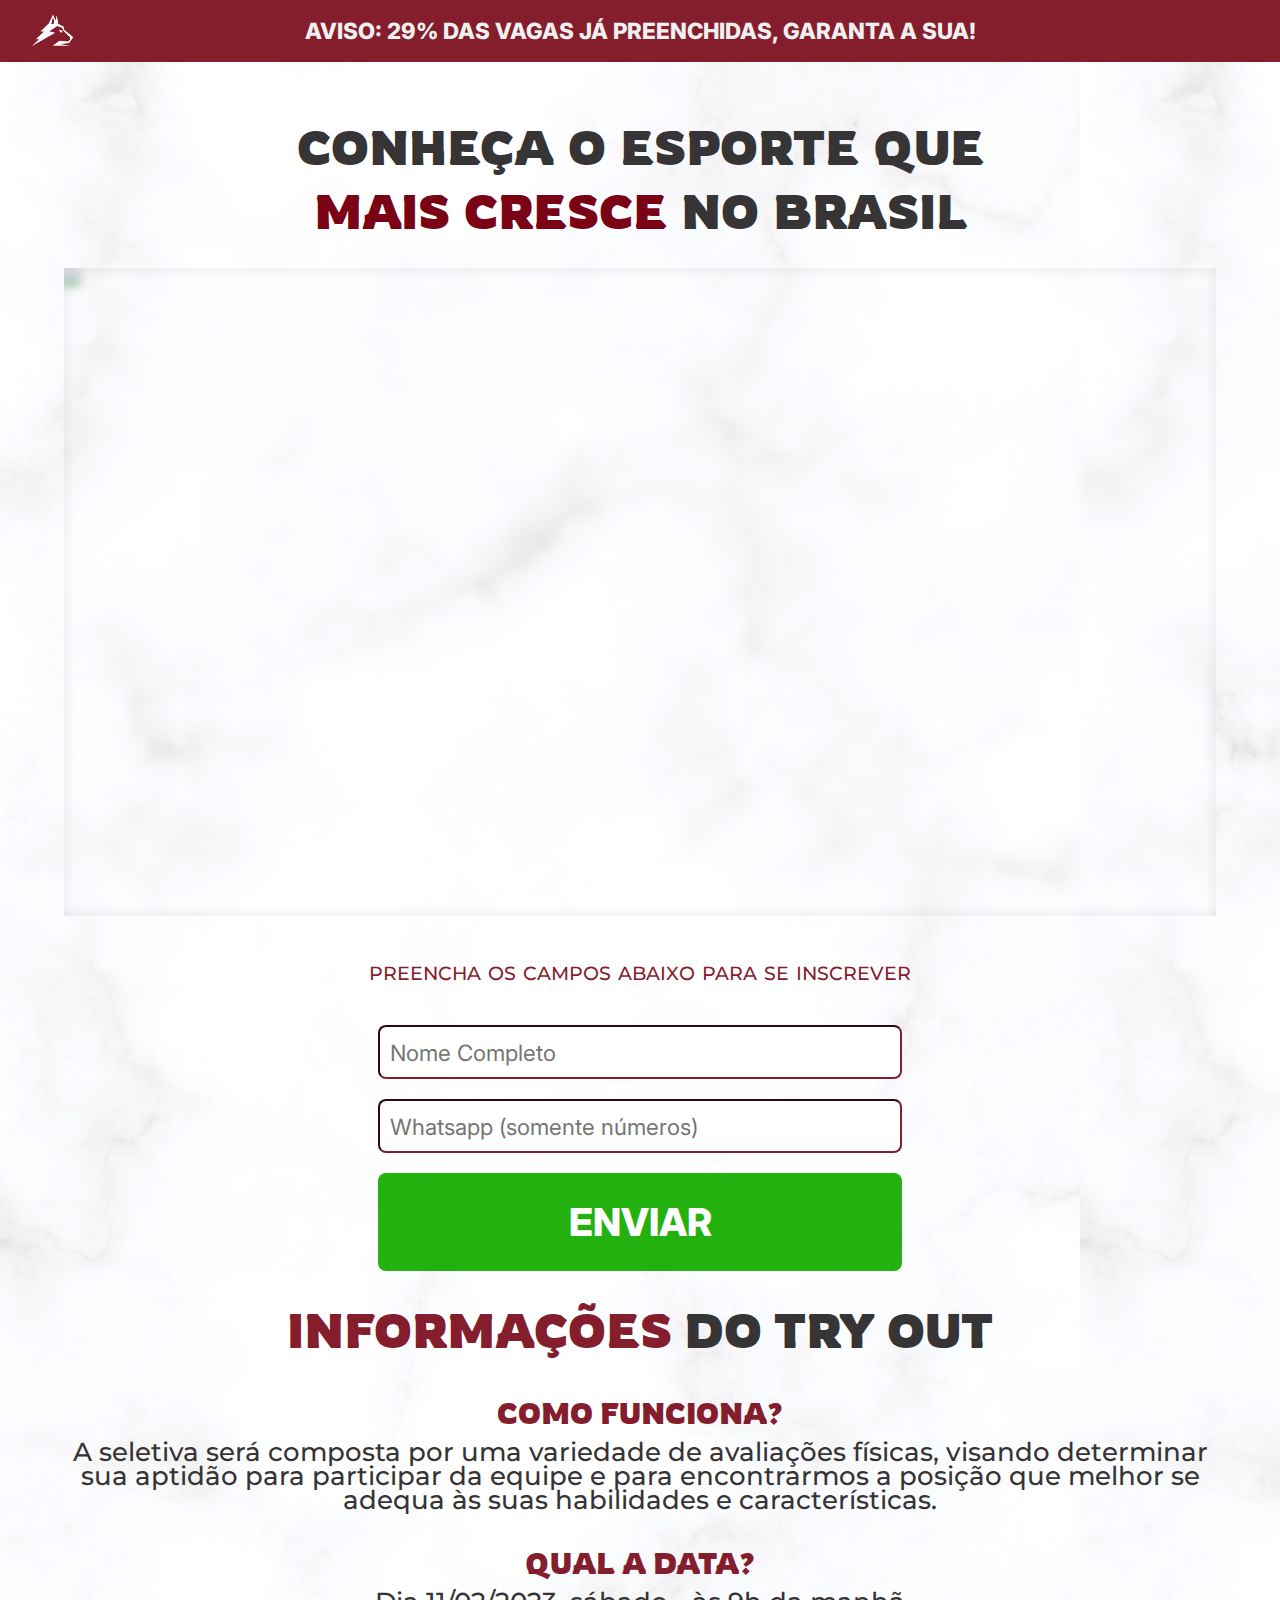
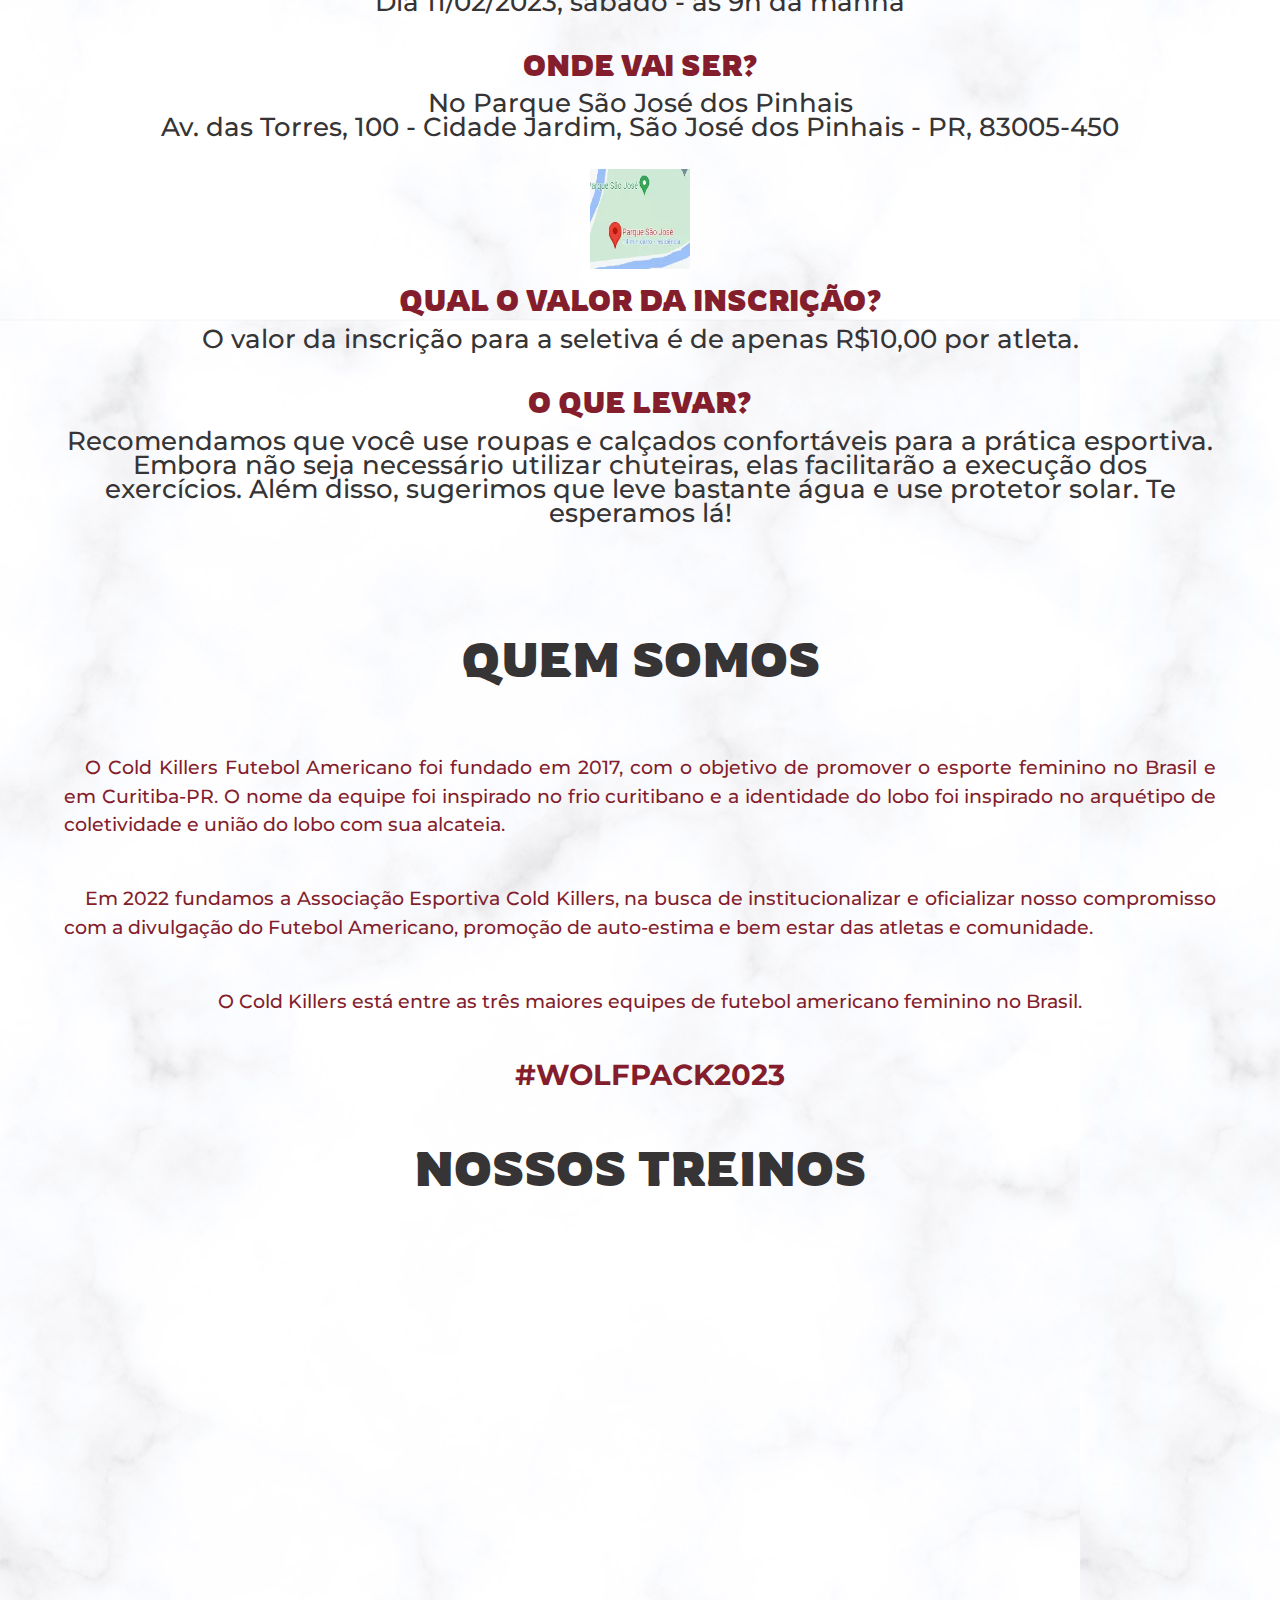
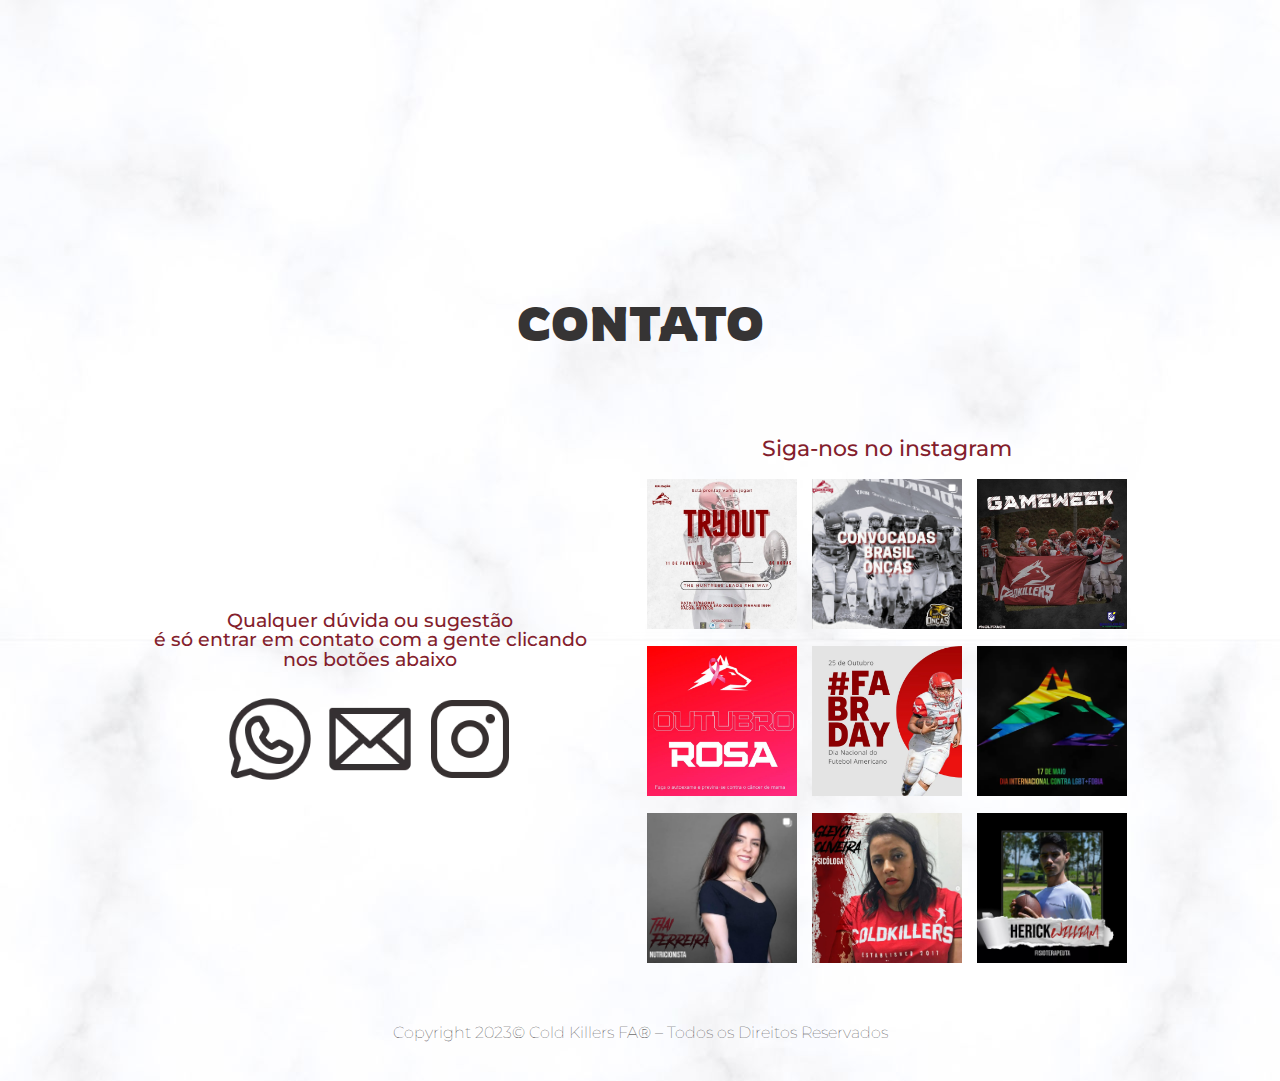
==== commit 7b0cc524: "feature: changed form" ====
--- a/index.html
+++ b/index.html
@@ -38,13 +38,13 @@
       <script type="text/javascript" id="scr_63e193393a0b38000a4740c8">var s=document.createElement("script");s.src="https://scripts.converteai.net/1870bacf-099b-4002-b1bf-4ca60419f9b3/players/63e193393a0b38000a4740c8/player.js",s.async=!0,document.head.appendChild(s);
       </script>
       <p>PREENCHA OS CAMPOS ABAIXO PARA SE INSCREVER</p>
-    <form
-      id="informationForm" 
-    >
-      <input name="Nome" id="name" type="text" placeholder="Nome Completo" required>
-      <input name="Whatsapp" id="number" type="number" placeholder="Whatsapp" required>
-      <button type="submit">ENVIAR</button>
-    </form>
+   
+      <form action="https://api.sheetmonkey.io/form/rJTWMp73Czs2qy6dJtheaf" method="post">
+        <input name="Nome" id="name" type="text" placeholder="Nome Completo" required>
+        <input name="Whatsapp" id="number" type="tel" maxlength="15" onkeyup="handlePhone(event)" placeholder="Whatsapp (somente números)" required>
+        <input type="hidden" name="Created" value="x-sheetmonkey-current-date-time" />
+        <button type="submit" value="Submit">ENVIAR</button>
+      </form>
       
     </section>
 
@@ -60,7 +60,7 @@
           <p>Dia 11/02/2023, sábado - às 9h da manhã</p>
         </li>
         <li><span class="questions">ONDE VAI SER?</span>
-           <p>No Parque São José dos Pinhas
+           <p>No Parque São José dos Pinhais <br/>
             Av. das Torres, 100 - Cidade Jardim, São José dos Pinhais - PR, 83005-450</p> 
         <a href="https://www.google.com/maps/place/Parque+S%C3%A3o+Jos%C3%A9/@-25.5117113,-49.2114316,15z/data=!4m13!1m7!3m6!1s0x0:0x3c54ba2b46ec1569!2sParque+de+S%C3%A3o+Jos%C3%A9+dos+Pinhais+-+Av.+Com.+Franco+-+Cidade+Jardim,+S%C3%A3o+Jos%C3%A9+dos+Pinhais+-+PR,+80050-540!3b1!8m2!3d-25.5117888!4d-49.2049836!3m4!1s0x94dcfb31c7762299:0xa23dd2b07de86fda!8m2!3d-25.5157806!4d-49.2073506">
           <img src="./images/parque.webp" alt="" class="local">
@@ -113,7 +113,7 @@
         </div>
         <div class="opinionVideo">
           <iframe width='500' height='294'
-            src=""
+            src="https://www.youtube.com/embed/ITHOmbR0cnM"
             frameborder="0"></iframe>
         </div>
         <div class="opinionVideo">
@@ -134,9 +134,9 @@
           <p>Qualquer dúvida ou sugestão <br/>
             é só entrar em contato com a gente clicando <br/>nos botões abaixo</p>
           <div class="iconContact">
-            <a href=""><img src="./images/whatsapp.webp" alt=""></a>
-            <a href="coldkillersfa@gmail.com"><img src="./images/envelope.webp" alt=""></a>
-            <a href=""><img src="./images/instagram.webp" alt=""></a>
+            <a href="https://wa.me/5541995990801?text=Ol%C3%A1%2C%20gostaria%20de%20mais%20informa%C3%A7%C3%B5es%20sobre%20o%20try%20out."><img src="./images/whatsapp.webp" alt=""></a>
+            <a href="mailto:coldkillersfa@gmail.com"><img src="./images/envelope.webp" alt=""></a>
+            <a href="https://www.instagram.com/coldkillersfa/"><img src="./images/instagram.webp" alt=""></a>
           </div>
         </div>
         <a href="https://www.instagram.com/coldkillersfa/">
@@ -185,7 +185,7 @@
     </div>
   </section>
 
-  <script src="./scripts.js"></script>
+  <script src="scripts.js"></script>
 </body>
 
 </html>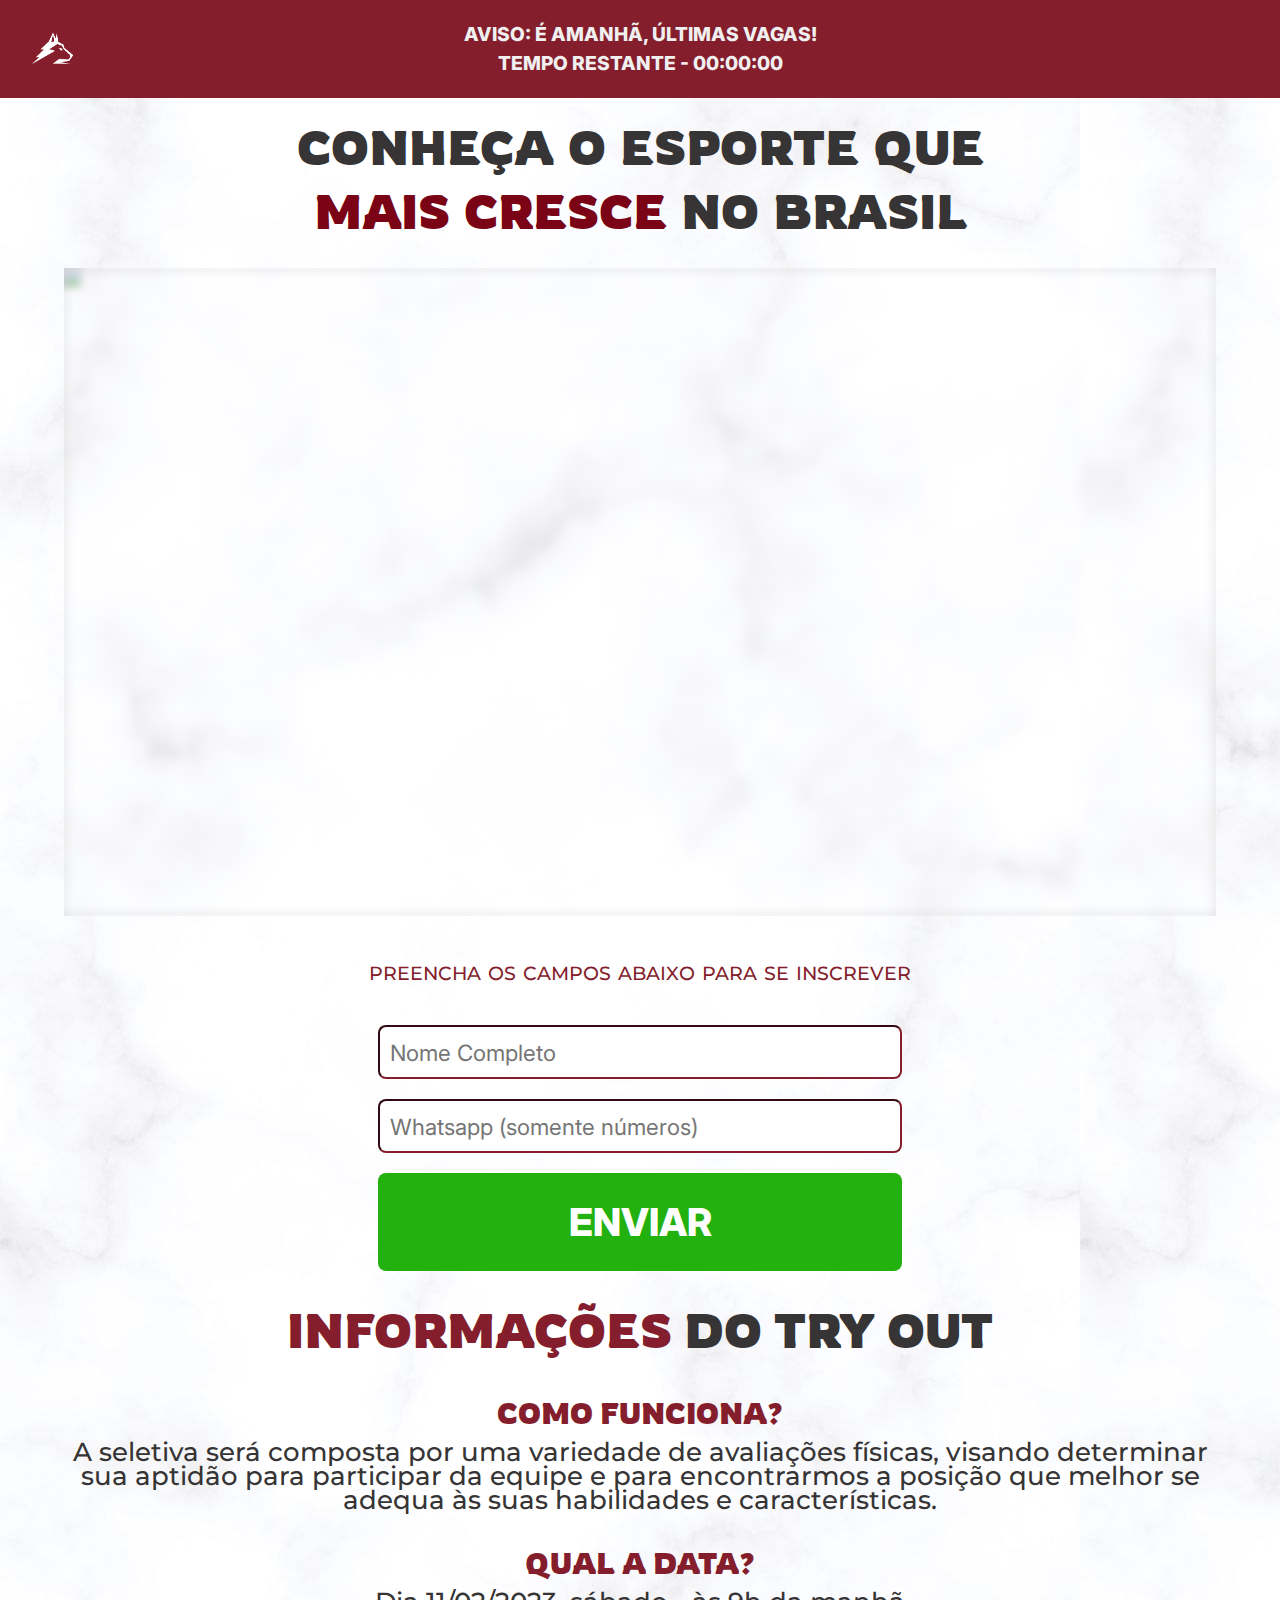
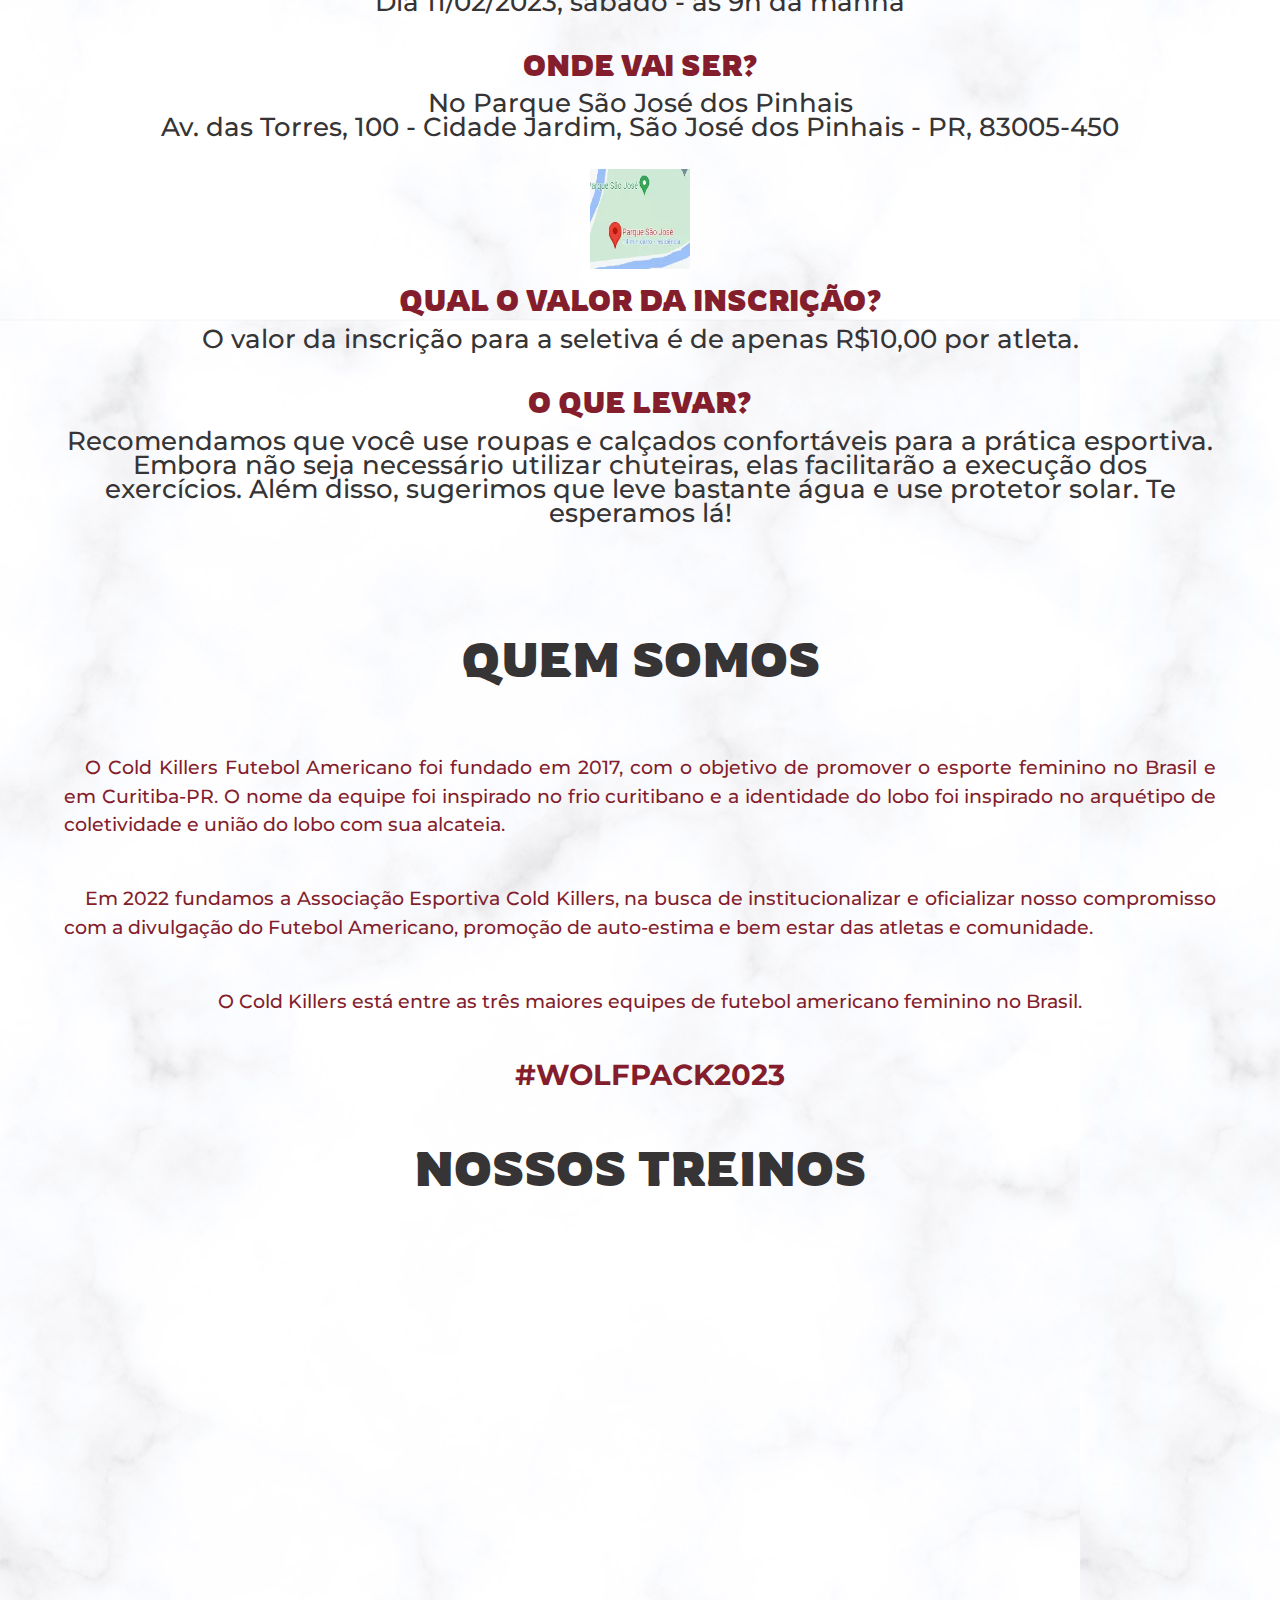
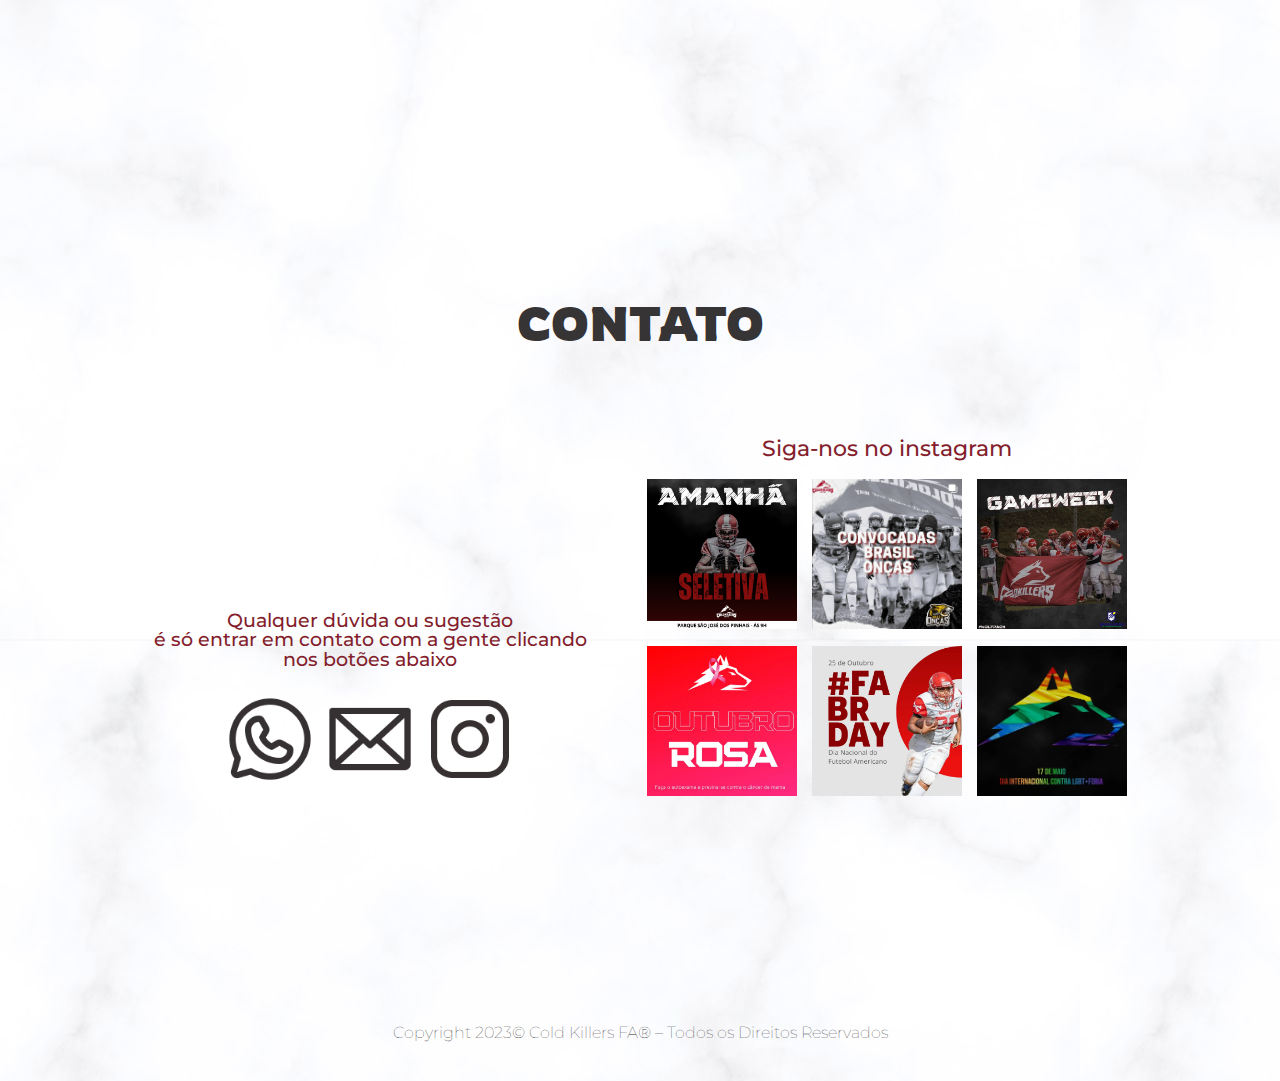
==== commit e65bc328: "feat: added timer and new image" ====
--- a/index.html
+++ b/index.html
@@ -19,10 +19,12 @@
   <section class="header">
     <img src="./images/CK_Identidade.webp" alt="">
     <h1>
-      AVISO: 29% DAS VAGAS JÁ PREENCHIDAS, GARANTA A SUA!
+      AVISO: É AMANHÃ, ÚLTIMAS VAGAS!
+      <div id="countdouwn">TEMPO RESTANTE - 00:00:00
+      </div>
     </h1>
   </section>
-
+  
   <div class="body">
     <section class="introduction">
       
@@ -143,31 +145,31 @@
             <p class="instagram">Siga-nos no instagram </p> 
           <div class="gallery">
             <figure class="galleryitem">
-              <img src="./images/insta1.webp" class="gallery__img" alt="Image 1">
+              <img src="./images/tryout_sabado.jpeg" class="gallery__img" loading="lazy" alt="">
             </figure>
             <figure class="galleryitem galleryItem2">
-              <img src="./images/insta2.webp" class="gallery__img" alt="Image 1">
+              <img src="./images/insta2.webp" class="gallery__img" loading="lazy" alt="">
             </figure>
             <figure class="galleryitem">
-              <img src="./images/insta3.webp" class="gallery__img" alt="Image 1">
+              <img src="./images/insta3.webp" class="gallery__img" loading="lazy" alt="">
             </figure>
             <figure class="galleryitem">
-              <img src="./images/insta4.webp" class="gallery__img" alt="Image 1">
+              <img src="./images/insta4.webp" class="gallery__img" loading="lazy" alt="">
             </figure>
             <figure class="mobileHiden">
-              <img src="./images/insta5.webp" class="gallery__img" alt="Image 1">
+              <img src="./images/insta5.webp" class="gallery__img" loading="lazy" alt="">
             </figure>
             <figure class="mobileHiden">
-              <img src="./images/insta6.webp" class="gallery__img" alt="Image 1">
+              <img src="./images/insta6.webp" class="gallery__img" loading="lazy" alt="">
             </figure>
             <figure class="mobileHiden">
-              <img src="./images/insta7.webp" class="gallery__img" alt="Image 1">
+              <img src="./images/insta7.webp" class="gallery__img" loading="lazy" alt="">
             </figure>
             <figure class="mobileHiden">
-              <img src="./images/insta8.webp" class="gallery__img" alt="Image 1">
+              <img src="./images/insta8.webp" class="gallery__img" loading="lazy" alt="">
             </figure>
             <figure  class="mobileHiden">
-              <img src="./images/insta9.webp" class="gallery__img" alt="Image 1">
+              <img src="./images/insta9.webp" class="gallery__img" loading="lazy" alt="">
             </figure> 
             
           </div>
--- a/style.css
+++ b/style.css
@@ -33,10 +33,11 @@
 
 h1 {
   color: #f0f0f0;
-  font-size: 1.4rem;
+  font-size: 1.2rem;
   font-weight: 800;
   text-align: center;
   align-items: center;
+  line-height: 1.8rem;
 }
 
 h2 {
@@ -351,9 +352,6 @@
     margin-bottom: 20px;
   }
 
-  h1 {
-    font-size: 1rem;
-  }
 
   p {
     font-size: 1rem;
@@ -414,7 +412,7 @@
   }
 
   section.introduction {
-    margin-top: 15px;
+    margin-top: 30px;
     line-height: 1.8rem;
   }
 
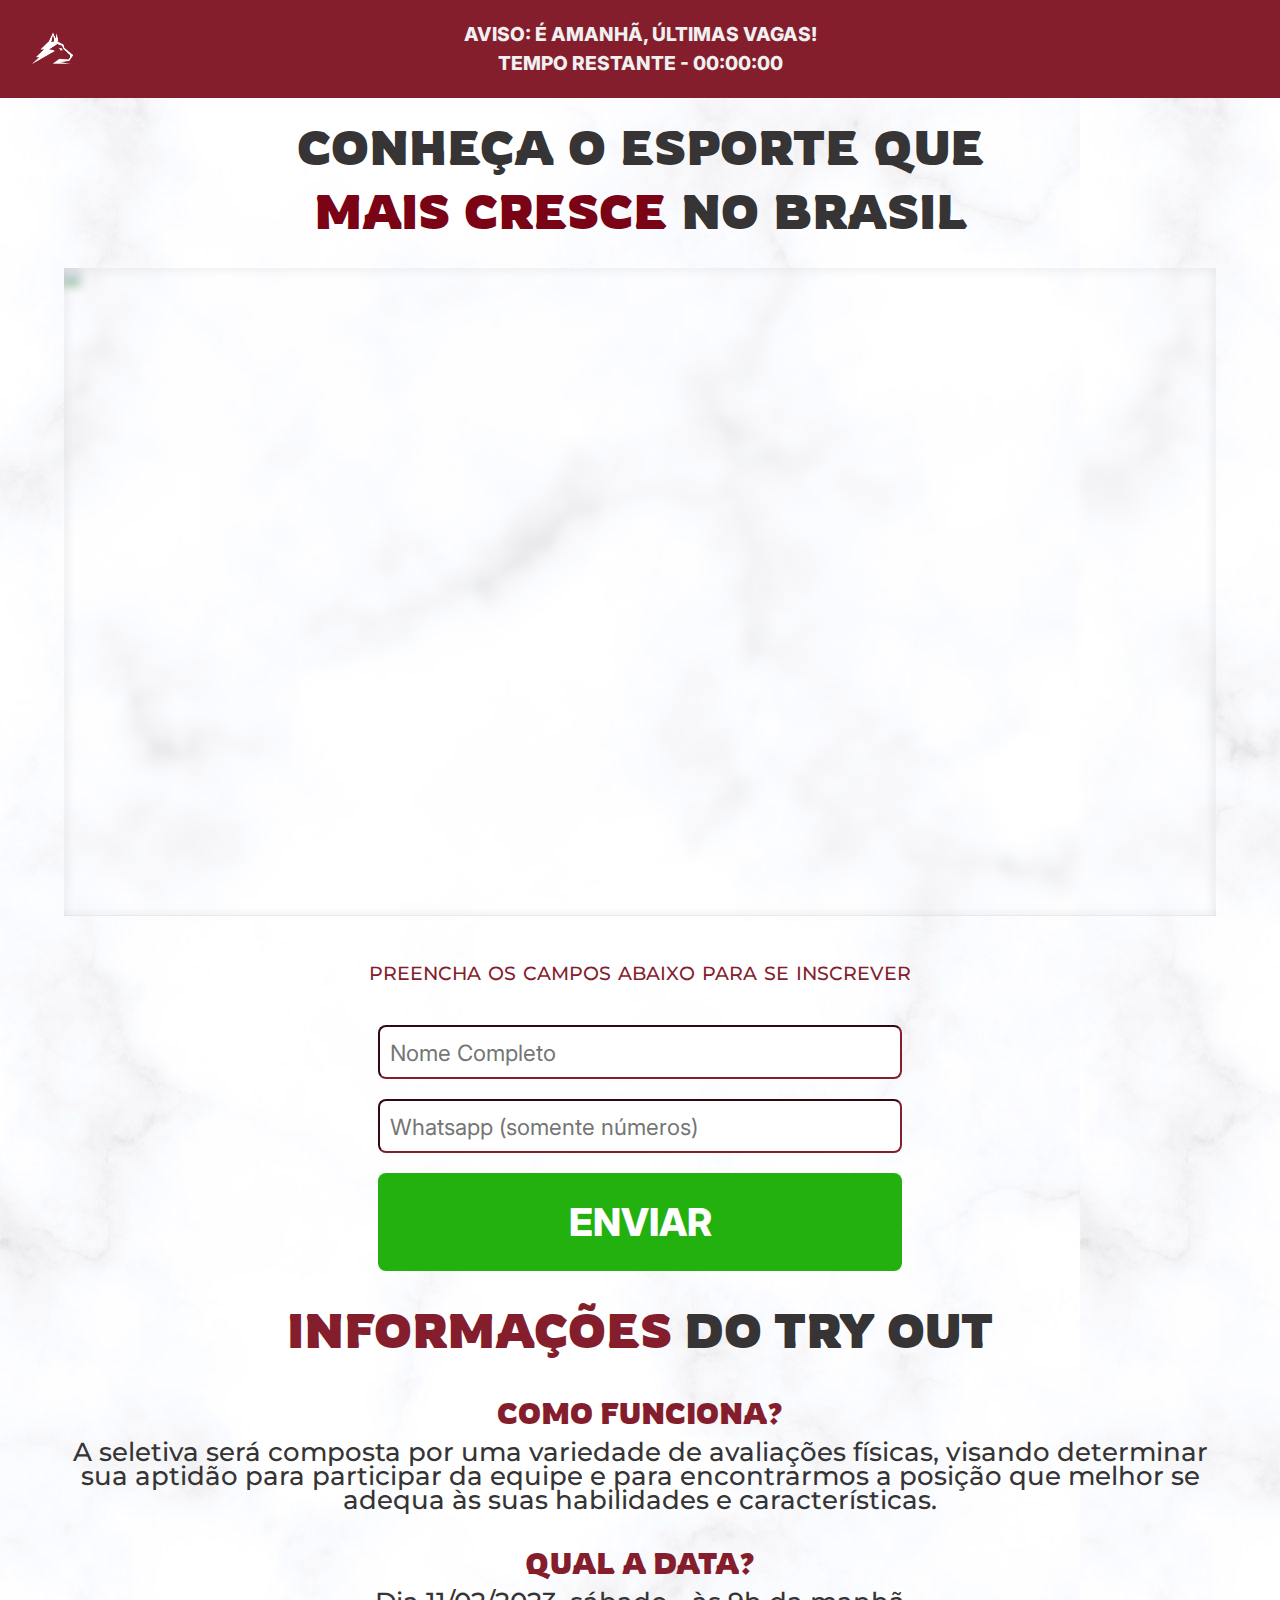
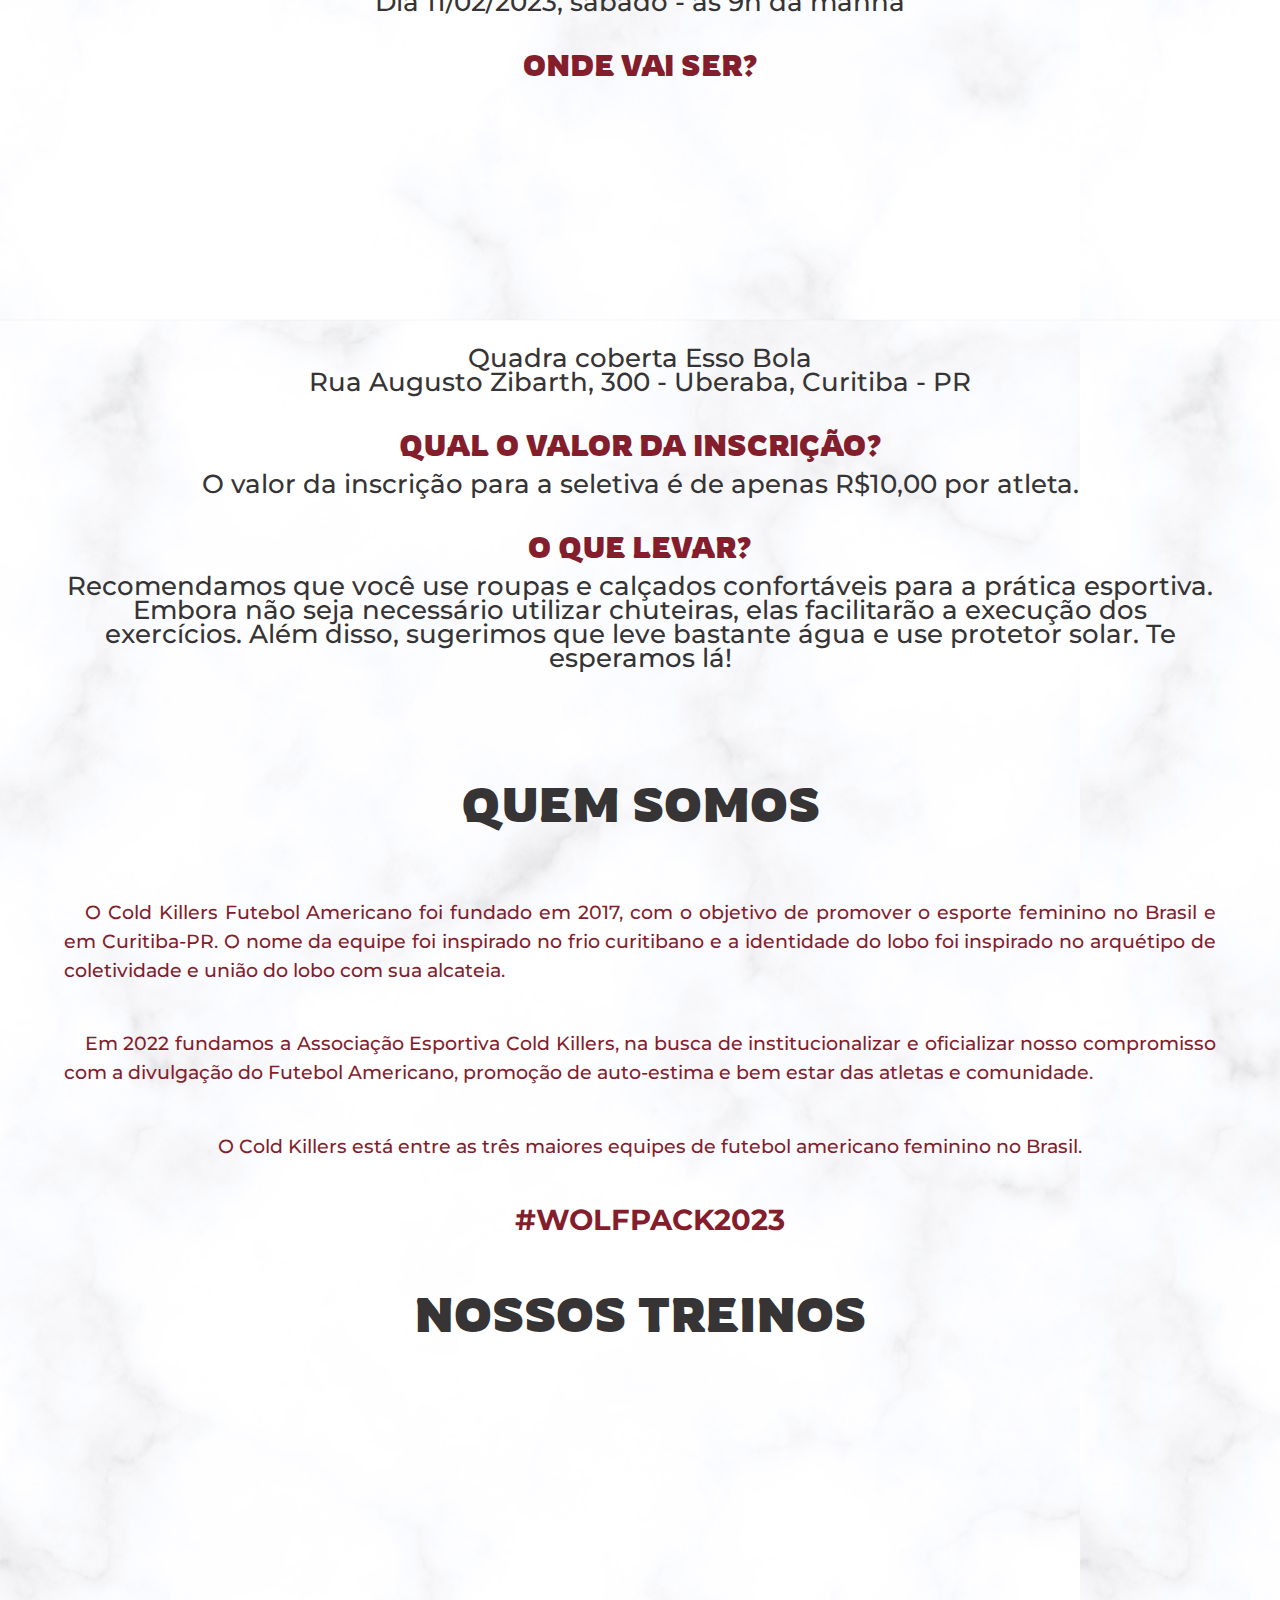
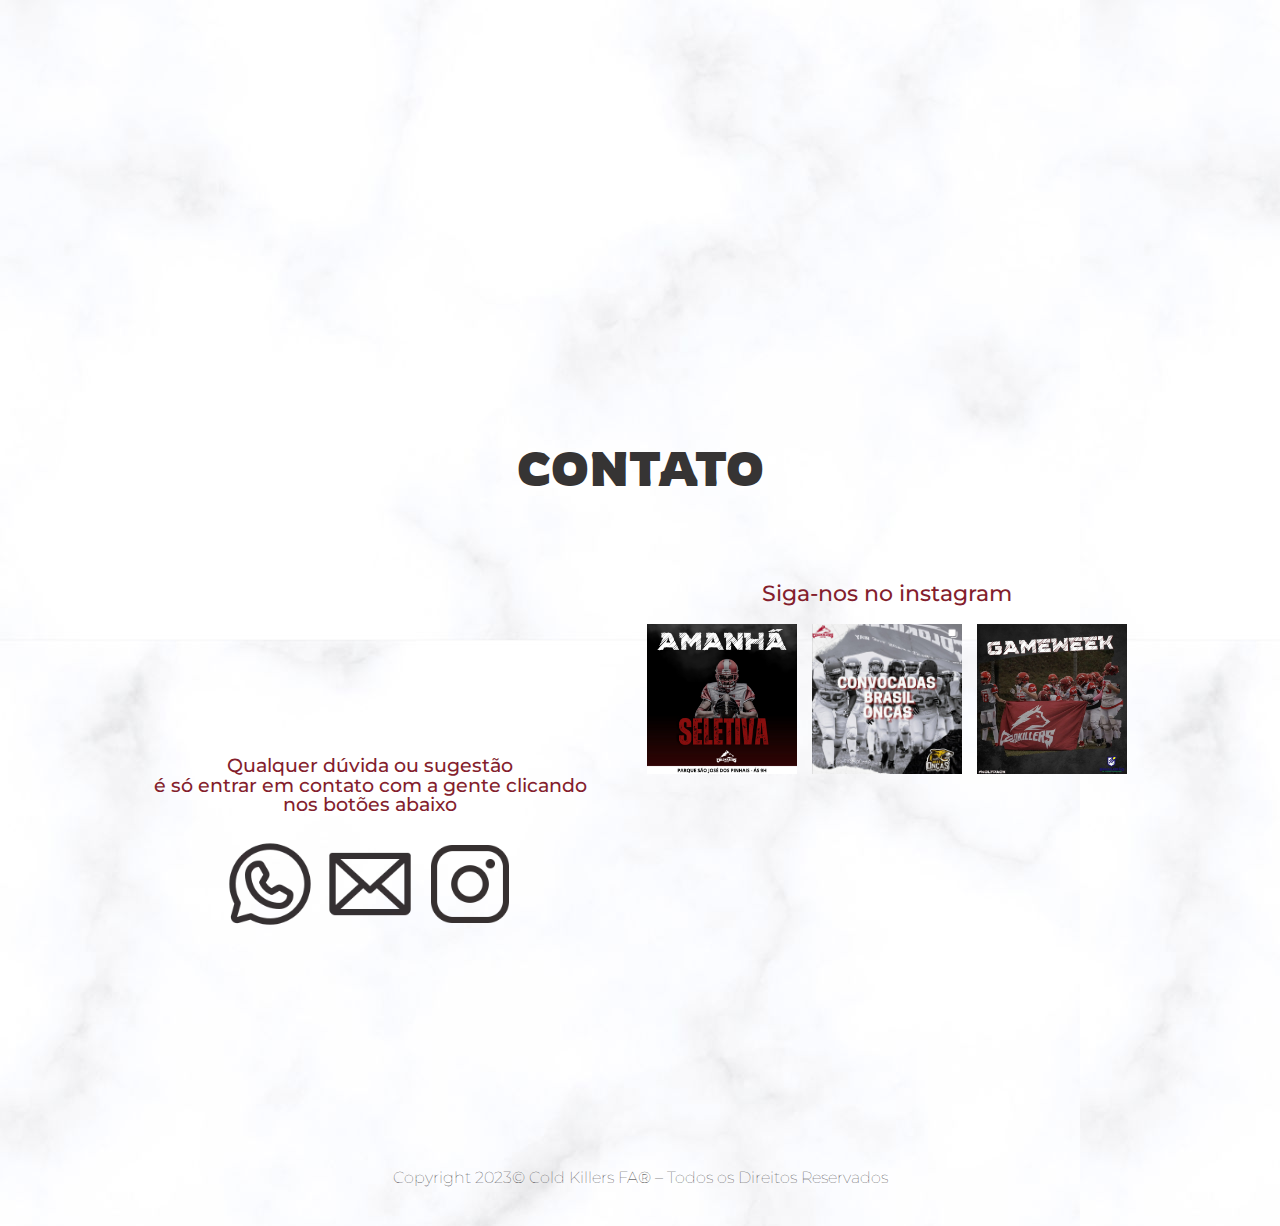
==== commit 98103b9f: "feat: updated map" ====
--- a/index.html
+++ b/index.html
@@ -62,11 +62,9 @@
           <p>Dia 11/02/2023, sábado - às 9h da manhã</p>
         </li>
         <li><span class="questions">ONDE VAI SER?</span>
-           <p>No Parque São José dos Pinhais <br/>
-            Av. das Torres, 100 - Cidade Jardim, São José dos Pinhais - PR, 83005-450</p> 
-        <a href="https://www.google.com/maps/place/Parque+S%C3%A3o+Jos%C3%A9/@-25.5117113,-49.2114316,15z/data=!4m13!1m7!3m6!1s0x0:0x3c54ba2b46ec1569!2sParque+de+S%C3%A3o+Jos%C3%A9+dos+Pinhais+-+Av.+Com.+Franco+-+Cidade+Jardim,+S%C3%A3o+Jos%C3%A9+dos+Pinhais+-+PR,+80050-540!3b1!8m2!3d-25.5117888!4d-49.2049836!3m4!1s0x94dcfb31c7762299:0xa23dd2b07de86fda!8m2!3d-25.5157806!4d-49.2073506">
-          <img src="./images/parque.webp" alt="" class="local">
-        </a>
+          <iframe id="map-canvas" width="520" height="400" frameborder="0" scrolling="no" marginheight="0" marginwidth="0" src="https://maps.google.com/maps?width=520&amp;height=400&amp;hl=en&amp;q=Esso%20Bola%20-%20Rua%20Augusto%20Zibarth,%20300%20Curitiba+(Esso%20Bola)&amp;t=&amp;z=14&amp;ie=UTF8&amp;iwloc=B&amp;output=embed"></iframe>
+          <p>Quadra coberta Esso Bola <br/>
+            Rua Augusto Zibarth, 300 - Uberaba, Curitiba - PR</p> 
         </li>
         <li><span class="questions">QUAL O VALOR DA INSCRIÇÃO?</span><p>O valor da inscrição para a seletiva é de apenas R$10,00 por atleta.</p></li>
         <li><span class="questions">O QUE LEVAR?</span>
--- a/style.css
+++ b/style.css
@@ -137,6 +137,12 @@
   height: 100%;
 }
 
+iframe#map-canvas {
+  position: relative;
+  width: 100%;
+  height: 250px;
+}
+
 video {
   width: 95%;
   max-width: 807px;
@@ -218,8 +224,8 @@
 }
 
 img.local {
-  width: 100px;
-  height: 100px;
+  width: 200px;
+  height: 200px;
 }
 
 section.howItWorks span {
